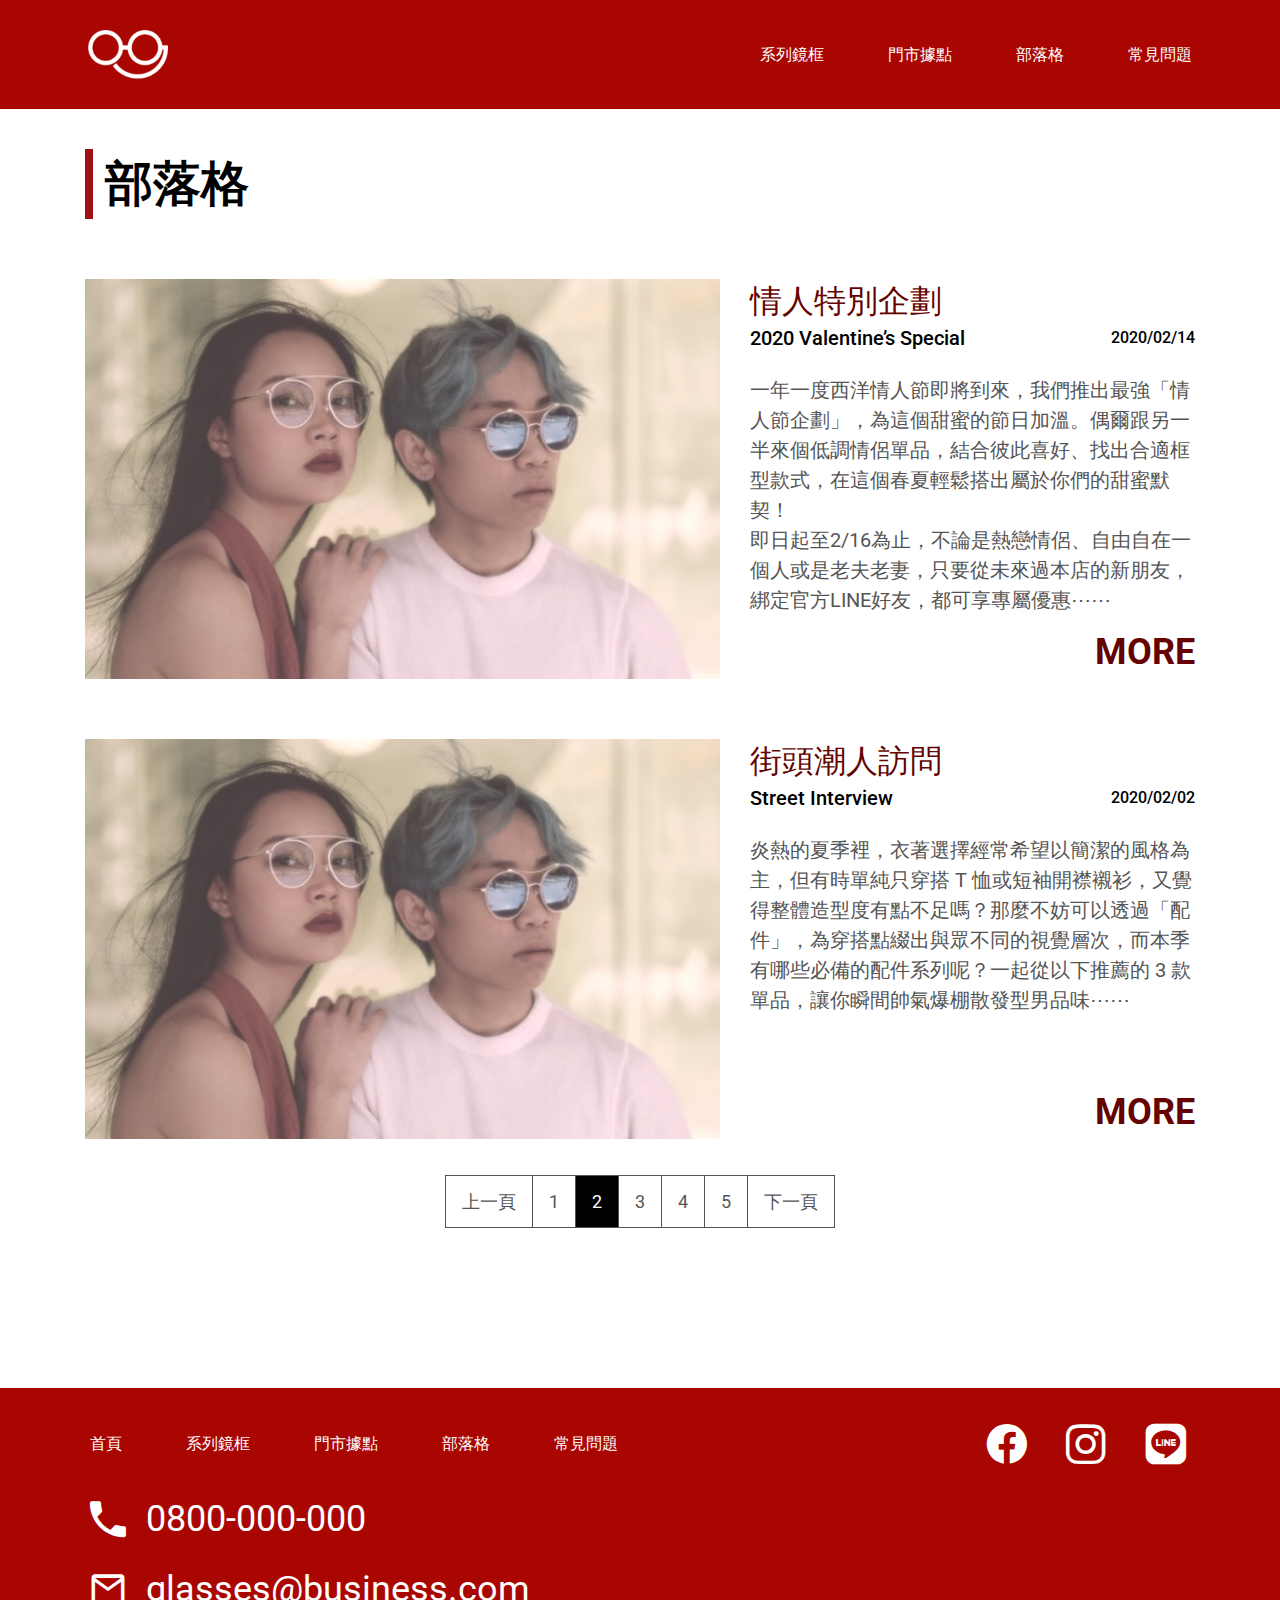
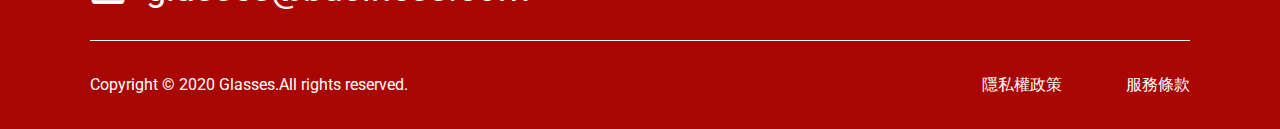
==== blog.html @ 7bb14e06 "[layout] blog layout pc" ====
<!DOCTYPE html>
<html lang="en">

<head>
  <meta charset="UTF-8">
  <meta
    http-equiv="X-UA-Compatible"
    content="IE=edge"
  >
  <meta
    name="viewport"
    content="width=device-width, initial-scale=1.0"
  >
  <link
    rel="preconnect"
    href="https://fonts.googleapis.com"
  >
  <link
    rel="preconnect"
    href="https://fonts.gstatic.com"
    crossorigin
  >
  <link
    href="https://fonts.googleapis.com/css2?family=Noto+Sans:wght@400;700&family=Roboto:wght@400;500&display=swap"
    rel="stylesheet"
  >
  <link
    rel="stylesheet"
    href="./css/app.css"
  >
  <link
    rel="stylesheet"
    href="./icomoon/style.css"
  >
</head>
<title>Glasses</title>
</head>

<body>
  <section class="header-sec">
    <h1 class="header-sec__logo-wrap">
      <a
        href="./index.html"
        class="header-sec__logo"
      >Glasses</a>
    </h1>
    <ul class="text-list has-border">
      <li class="text-list__item"><a
          href="./product-op.html"
          class="text"
        >
          系列鏡框
        </a>
      </li>
      <li class="text-list__item"><a
          href="./locations.html"
          class="text"
        >
          門市據點
        </a>
      </li>
      <li class="text-list__item"><a
          href="#"
          class="text"
        >
          部落格
        </a>
      </li>
      <li class="text-list__item"><a
          href="#"
          class="text"
        >
          常見問題
        </a>
      </li>
    </ul>
  </section>
  <section class="main blog">
    <h2 class="title-with-border">部落格</h2>
    <ul class="blog-list">
      <li class="blog-list__item">
        <a href="#">
          <div
            class="blog-list__item-img"
            style="background-image: url('./image/blog/blog-1.png');"
          ></div>
          <div class="blog-list__item-content">
            <h3 class="blog-list__item-title">情人特別企劃</h3>
            <p class="blog-list__item-subtitle">2020 Valentine’s Special<span
                class="date"
              >2020/02/14</span></p>
            <p class="blog-list__item-text">
              一年一度西洋情人節即將到來，我們推出最強「情人節企劃」，為這個甜蜜的節日加溫。偶爾跟另一半來個低調情侶單品，結合彼此喜好、找出合適框型款式，在這個春夏輕鬆搭出屬於你們的甜蜜默契！
              <br>即日起至2/16為止，不論是熱戀情侶、自由自在一個人或是老夫老妻，只要從未來過本店的新朋友，綁定官方LINE好友，都可享專屬優惠⋯⋯
            </p>
            <a
              class="text-button"
              href="#"
            >MORE</a>
          </div>
        </a>
      </li>
      <li class="blog-list__item">
        <a href="#">
          <div
            class="blog-list__item-img"
            style="background-image: url('./image/blog/blog-1.png');"
          ></div>
          <div class="blog-list__item-content">
            <div>
              <h3 class="blog-list__item-title">街頭潮人訪問</h3>
              <p class="blog-list__item-subtitle">Street Interview<span
                  class="date"
                >2020/02/02</span></p>
              <p class="blog-list__item-text">
                炎熱的夏季裡，衣著選擇經常希望以簡潔的風格為主，但有時單純只穿搭 T
                恤或短袖開襟襯衫，又覺得整體造型度有點不足嗎？那麼不妨可以透過「配件」，為穿搭點綴出與眾不同的視覺層次，而本季有哪些必備的配件系列呢？一起從以下推薦的
                3 款單品，讓你瞬間帥氣爆棚散發型男品味⋯⋯
              </p>
            </div>
            <a
              class="text-button"
              href="#"
            >MORE</a>
          </div>
        </a>
      </li>
    </ul>
    <div class="paginate-wrap">
      <ul class="paginate">
        <li><a
            href="#"
            class="paginate__item"
          >上一頁</a></li>
        <li><a
            href="#"
            class="paginate__item"
          >1</a></li>
        <li><a
            href="#"
            class="paginate__item active"
          >2</a></li>
        <li><a
            href="#"
            class="paginate__item"
          >3</a></li>
        <li><a
            href="#"
            class="paginate__item"
          >4</a></li>
        <li><a
            href="#"
            class="paginate__item"
          >5</a></li>
        <li><a
            href="#"
            class="paginate__item"
          >下一頁</a></li>
      </ul>
    </div>
  </section>
  <section class="footer-sec">
    <div class="container">
      <div class="footer-sec__content">
        <div class="footer-sec__content-list">
          <ul class="text-list">
            <li class="text-list__item"><a
                href="./index.html"
                class="text-sm"
              >
                首頁
              </a></li>
            <li class="text-list__item"><a
                href="./product-op.html"
                class="text-sm"
              >
                系列鏡框
              </a></li>
            <li class="text-list__item"><a
                href="./locations.html"
                class="text-sm"
              >
                門市據點
              </a></li>
            <li class="text-list__item"><a
                href="#"
                class="text-sm"
              >
                部落格
              </a></li>
            <li class="text-list__item"><a
                href="#"
                class="text-sm"
              >
                常見問題
              </a></li>
          </ul>
          <ul class="icon-list">
            <li class="icon-list__item">
              <a href="#">
                <i class="icon-fb"></i>
              </a>
            </li>
            <li class="icon-list__item">
              <a href="#">
                <i class="icon-ig"></i>
              </a>
            </li>
            <li class="icon-list__item">
              <a href="#">
                <i class="icon-line"></i>
              </a>
            </li>
          </ul>
        </div>
        <ul class="intro-list">
          <li class="intro-list__item">
            <i class="icon-phone"></i>
            <a href="tel:0800-000-000">
              0800-000-000
            </a>
          </li>
          <li class="intro-list__item">
            <i class="icon-mail"></i>
            <a href="mailto:lasses@business.com">glasses@business.com</a>
          </li>
        </ul>
      </div>
      <div class="footer-sec__copyright">
        <p class="footer-sec__copyright-text">Copyright © 2020
          Glasses.All rights reserved.</p>
        <ul class="text-list">
          <li class="text-list__item text-xs"><a href="#">隱私權政策</a></li>
          <li class="text-list__item text-xs"><a href="#">服務條款</a></li>
        </ul>
      </div>
    </div>
  </section>
</body>

</html>
---- css/app.css ----
﻿html,body,div,span,applet,object,iframe,h1,h2,h3,h4,h5,h6,p,blockquote,pre,a,abbr,acronym,address,big,cite,code,del,dfn,em,img,ins,kbd,q,s,samp,small,strike,strong,sub,sup,tt,var,b,u,i,center,dl,dt,dd,ol,ul,li,fieldset,form,label,legend,table,caption,tbody,tfoot,thead,tr,th,td,article,aside,canvas,details,embed,figure,figcaption,footer,header,hgroup,menu,nav,output,ruby,section,summary,time,mark,audio,video{margin:0;padding:0;border:0;font-size:100%;font:inherit;vertical-align:baseline}article,aside,details,figcaption,figure,footer,header,hgroup,menu,nav,section{display:block}body{line-height:1}ol,ul{list-style:none}blockquote,q{quotes:none}blockquote:before,blockquote:after,q:before,q:after{content:"";content:none}table{border-collapse:collapse;border-spacing:0}img{max-width:100%;height:auto}:root{--white: #ffffff;--gray-900: #111619;--gray: #dcdcdc;--gray-100: #f2f2f2;--gray-200: #00000020;--gray-300: #ced4da;--gray-400: #495057;--gray-500: #555555;--gray-600: #212529;--black: #000000;--red-500: #aa0601;--pink: #fbf2f2;--brown: #5f3e2d;--light-brown: #b75929;--red-700: #9f1213;--red-800: #650300}body{font-family:"Roboto","Noto Sans",sans-serif;line-height:1.5}a{display:block;text-decoration:none;color:var(--gray-900)}img{max-width:100%;height:auto}.container{margin:0 auto;max-width:1100px}@media screen and (max-width: 767px){.container{padding:0 15px}}.main{margin:0 auto;padding:80px 0 160px 0;max-width:1110px;min-height:40vh}@media screen and (max-width: 1199px){.main{max-width:100%;padding:56px 39px}}@media screen and (max-width: 767px){.main{padding:32px 15px 24px 15px}}.main.location{padding:96px 0 160px 0}@media screen and (max-width: 1199px){.main.location{max-width:100%;padding:60px 30px 96px 39px}}@media screen and (max-width: 767px){.main.location{padding:28px 15px 56px 15px}}.main.blog{padding:40px 0 160px 0}.header-sec{display:-webkit-box;display:-moz-box;display:-ms-flexbox;display:-webkit-flex;display:flex;-webkit-box-align:center;-moz-box-align:center;-ms-flex-align:center;-webkit-align-items:center;align-items:center;-webkit-justify-content:space-between;justify-content:space-between;flex-wrap:wrap;padding:30px 88px;background-color:var(--red-500)}@media screen and (max-width: 1199px){.header-sec{padding:30px 39px}}@media screen and (max-width: 767px){.header-sec{padding:0}}@media screen and (max-width: 767px){.header-sec .header-sec__logo-wrap{width:100%;padding:10px 0}}.header-sec .header-sec__logo{background-position:center center;background-size:cover;background-repeat:no-repeat;display:block;width:80px;height:49px;background-image:url("../image/logo.png");text-indent:101%;overflow:hidden;white-space:nowrap}@media screen and (max-width: 767px){.header-sec .header-sec__logo{margin:0 auto;width:48px;height:29px}}.footer-sec{padding:32px 39px;background-color:var(--red-500)}@media screen and (max-width: 767px){.footer-sec{padding:24px 0}}@media screen and (max-width: 767px){.footer-sec .footer-sec__content{display:-webkit-box;display:-moz-box;display:-ms-flexbox;display:-webkit-flex;display:flex;-webkit-box-align:flex-start;-moz-box-align:flex-start;-ms-flex-align:flex-start;-webkit-align-items:flex-start;align-items:flex-start;-webkit-justify-content:space-between;justify-content:space-between;flex-direction:row-reverse}}.footer-sec .footer-sec__content .footer-sec__content-list{display:-webkit-box;display:-moz-box;display:-ms-flexbox;display:-webkit-flex;display:flex;-webkit-justify-content:space-between;justify-content:space-between;-webkit-box-align:center;-moz-box-align:center;-ms-flex-align:center;-webkit-align-items:center;align-items:center}@media screen and (max-width: 767px){.footer-sec .footer-sec__content .footer-sec__content-list .text-list{display:none}}.footer-sec .footer-sec__content .intro-list{margin-top:24px}.footer-sec .footer-sec__content .intro-list:nth-child(1){margin-top:0}@media screen and (max-width: 767px){.footer-sec .footer-sec__content .intro-list{margin-top:0}}.footer-sec .footer-sec__copyright{display:-webkit-box;display:-moz-box;display:-ms-flexbox;display:-webkit-flex;display:flex;-webkit-box-align:center;-moz-box-align:center;-ms-flex-align:center;-webkit-align-items:center;align-items:center;-webkit-justify-content:space-between;justify-content:space-between;margin-top:24px;padding-top:32px;width:100%;border-top:1px solid var(--white)}.footer-sec .footer-sec__copyright:nth-child(1){margin-top:0}@media screen and (max-width: 1199px){.footer-sec .footer-sec__copyright{margin-top:20px}.footer-sec .footer-sec__copyright:nth-child(1){margin-top:0}}@media screen and (max-width: 767px){.footer-sec .footer-sec__copyright{-webkit-box-align:flex-start;-moz-box-align:flex-start;-ms-flex-align:flex-start;-webkit-align-items:flex-start;align-items:flex-start;flex-direction:column;padding-top:16px}.footer-sec .footer-sec__copyright .text-list{margin-top:8px;flex-wrap:wrap;width:100%}.footer-sec .footer-sec__copyright .text-list:nth-child(1){margin-top:0}.footer-sec .footer-sec__copyright .text-list .text-list__item{margin-top:8px;margin-left:0;width:100%}.footer-sec .footer-sec__copyright .text-list .text-list__item:nth-child(1){margin-top:0}}.footer-sec .footer-sec__copyright .footer-sec__copyright-text{font-size:1rem;color:var(--white)}@media screen and (max-width: 767px){.footer-sec .footer-sec__copyright .footer-sec__copyright-text{font-size:.875rem}}.icon-list{display:-webkit-box;display:-moz-box;display:-ms-flexbox;display:-webkit-flex;display:flex;-webkit-box-align:center;-moz-box-align:center;-ms-flex-align:center;-webkit-align-items:center;align-items:center}.icon-list .icon-list__item{margin-left:32px}.icon-list .icon-list__item:nth-child(1){margin-left:0}@media screen and (max-width: 1199px){.icon-list .icon-list__item{margin-left:24px}.icon-list .icon-list__item:nth-child(1){margin-left:0}}.icon-list .icon-list__item a{display:block;color:var(--white)}.icon-list .icon-list__item a i{font-size:3rem}@media screen and (max-width: 1199px){.icon-list .icon-list__item a i{font-size:1.5rem}}.text-list{display:-webkit-box;display:-moz-box;display:-ms-flexbox;display:-webkit-flex;display:flex;-webkit-box-align:center;-moz-box-align:center;-ms-flex-align:center;-webkit-align-items:center;align-items:center}@media screen and (max-width: 767px){.text-list.has-border{flex-wrap:wrap;width:100%}.text-list.has-border .text-list__item{margin-left:0px;width:50%;border:1px solid var(--white);box-sizing:border-box}.text-list.has-border .text-list__item:nth-child(1){margin-left:0}.text-list.has-border .text-list__item a{margin:0 auto;padding:8px;text-align:center}.text-list.has-border .text-list__item a:hover{color:var(--red-500);background-color:var(--white)}}.text-list .text-list__item{margin-left:64px}.text-list .text-list__item:nth-child(1){margin-left:0}@media screen and (max-width: 1199px){.text-list .text-list__item{margin-left:40px}.text-list .text-list__item:nth-child(1){margin-left:0}}.text-list .text-list__item a{display:block;color:var(--white)}.text-list .text-list__item a:hover{transition:all .3;-ms-transition:all .3;-moz-transition:all .3;-webkit-transition:all .3;color:var(--pink)}.intro-list .intro-list__item{display:-webkit-box;display:-moz-box;display:-ms-flexbox;display:-webkit-flex;display:flex;-webkit-box-align:center;-moz-box-align:center;-ms-flex-align:center;-webkit-align-items:center;align-items:center;margin-top:16px;font-size:2.25rem}.intro-list .intro-list__item:nth-child(1){margin-top:0}@media screen and (max-width: 1199px){.intro-list .intro-list__item{margin-top:12px;font-size:1.25rem}.intro-list .intro-list__item:nth-child(1){margin-top:0}}@media screen and (max-width: 1199px){.intro-list .intro-list__item{margin-top:6px;font-size:1rem}.intro-list .intro-list__item:nth-child(1){margin-top:0}}.intro-list .intro-list__item i{color:var(--white)}.intro-list .intro-list__item a{margin-left:20px;color:var(--white)}.intro-list .intro-list__item a:nth-child(1){margin-left:0}@media screen and (max-width: 767px){.intro-list .intro-list__item a{margin-left:6px}.intro-list .intro-list__item a:nth-child(1){margin-left:0}}.switch-tabs{display:-webkit-box;display:-moz-box;display:-ms-flexbox;display:-webkit-flex;display:flex;-webkit-justify-content:center;justify-content:center}.switch-tabs .switch-tabs__tab{transition:all .3s;-ms-transition:all .3s;-moz-transition:all .3s;-webkit-transition:all .3s;display:-webkit-box;display:-moz-box;display:-ms-flexbox;display:-webkit-flex;display:flex;-webkit-box-align:center;-moz-box-align:center;-ms-flex-align:center;-webkit-align-items:center;align-items:center;-webkit-justify-content:center;justify-content:center;position:relative;width:370px;height:96px;border:1px solid var(--gray);box-sizing:border-box;color:var(--gray-900)}.switch-tabs .switch-tabs__tab:after{position:absolute;z-index:2;content:"";display:block;bottom:0;left:0;width:0;height:8px;background-color:var(--red-500)}.switch-tabs .switch-tabs__tab:hover{color:var(--red-500)}.switch-tabs .switch-tabs__tab:hover:after{transition:all .3s;-ms-transition:all .3s;-moz-transition:all .3s;-webkit-transition:all .3s;width:100%}.switch-tabs .switch-tabs__tab.active:after{width:100%}@media screen and (max-width: 1199px){.switch-tabs .switch-tabs__tab{width:230px;height:60px}}@media screen and (max-width: 767px){.switch-tabs .switch-tabs__tab{width:115px;height:30px}.switch-tabs .switch-tabs__tab:after{height:4px}}.switch-tabs .switch-tabs__tab .switch-tabs__tab-icon{font-size:2.75rem}@media screen and (max-width: 1199px){.switch-tabs .switch-tabs__tab .switch-tabs__tab-icon{font-size:2rem}}@media screen and (max-width: 767px){.switch-tabs .switch-tabs__tab .switch-tabs__tab-icon{font-size:1rem}}.switch-tabs .switch-tabs__tab-text{margin-left:10px;font-size:2rem;font-weight:500}.switch-tabs .switch-tabs__tab-text:nth-child(1){margin-left:0}@media screen and (max-width: 1199px){.switch-tabs .switch-tabs__tab-text{font-size:1.5rem;line-height:1.33}}@media screen and (max-width: 767px){.switch-tabs .switch-tabs__tab-text{margin-left:2px;font-size:.875rem;line-height:1}.switch-tabs .switch-tabs__tab-text:nth-child(1){margin-left:0}}.multiple-banners{display:-webkit-box;display:-moz-box;display:-ms-flexbox;display:-webkit-flex;display:flex}.multiple-banners .multiple-banners__img{background-position:center center;background-size:cover;background-repeat:no-repeat;width:50%;height:304px}@media screen and (max-width: 767px){.multiple-banners .multiple-banners__img{height:148px}}.product-list{display:-webkit-box;display:-moz-box;display:-ms-flexbox;display:-webkit-flex;display:flex;flex-wrap:wrap;margin-left:-15px;margin-right:-15px}@media screen and (max-width: 767px){.product-list{margin-top:20px;margin-left:0px;margin-right:0px}.product-list:nth-child(1){margin-top:0}}.product-list.three-items .product-list__item{width:calc((100% - 90px) / 3)}@media screen and (max-width: 1199px){.product-list.three-items .product-list__item{width:calc((100% - 60px) / 2)}}@media screen and (max-width: 767px){.product-list.three-items .product-list__item{width:100%}}.product-list .product-list__item{margin:0 15px;padding:40px 0 60px 0;width:calc((100% - 120px) / 4)}@media screen and (max-width: 1199px){.product-list .product-list__item{padding:32px 0 40px 0;width:calc((100% - 60px) / 2)}}@media screen and (max-width: 767px){.product-list .product-list__item{width:100%;margin:0;padding:0 0 32px 0}}.product-list .product-list__item .product-list__item-img{width:100%}.product-list .product-list__item .product-list__item-intro{display:-webkit-box;display:-moz-box;display:-ms-flexbox;display:-webkit-flex;display:flex;-webkit-box-align:center;-moz-box-align:center;-ms-flex-align:center;-webkit-align-items:center;align-items:center;font-size:1.5rem;color:var(--gray-900)}@media screen and (max-width: 1199px){.product-list .product-list__item .product-list__item-intro{line-height:1.25}}@media screen and (max-width: 767px){.product-list .product-list__item .product-list__item-intro{font-size:1rem;line-height:1.875rem}}.product-list .product-list__item .product-list__item-intro .price{display:block;margin-left:auto;font-weight:500;color:var(--red-500)}.product-list .product-list__item .product-list__item-colors{display:-webkit-box;display:-moz-box;display:-ms-flexbox;display:-webkit-flex;display:flex}.product-list .product-list__item .product-list__item-colors .product-list__item-color{margin-left:8px;width:24px;height:24px;border-radius:4px}.product-list .product-list__item .product-list__item-colors .product-list__item-color:nth-child(1){margin-left:0}.product-list .product-list__item .product-list__item-colors .product-list__item-color.brown{background-color:var(--brown)}.product-list .product-list__item .product-list__item-colors .product-list__item-color.light-brown{background-color:var(--light-brown)}.paginate-wrap{margin-top:36px}.paginate-wrap:nth-child(1){margin-top:0}.paginate-wrap .paginate{display:-webkit-box;display:-moz-box;display:-ms-flexbox;display:-webkit-flex;display:flex;-webkit-justify-content:center;justify-content:center}.paginate-wrap .paginate li{border:1px solid var(--gray-500);border-left:none}.paginate-wrap .paginate li:first-child{border-left:1px solid var(--gray-500)}.paginate-wrap .paginate .paginate__item{padding:12px 16px;font-size:1.125rem;color:var(--gray-500)}.paginate-wrap .paginate .paginate__item:hover{background-color:var(--gray-100)}.paginate-wrap .paginate .paginate__item.active{color:var(--white);background-color:var(--black)}@media screen and (max-width: 767px){.paginate-wrap .paginate .paginate__item{font-size:1rem}}.page__title{text-align:center}.page__title h2{font-size:2rem;font-weight:500}@media screen and (max-width: 767px){.page__title h2{font-size:1.25rem;line-height:1.3}}.page__title h3{font-size:1.5rem}@media screen and (max-width: 767px){.page__title h3{font-size:1rem}}.title-with-border{display:-webkit-box;display:-moz-box;display:-ms-flexbox;display:-webkit-flex;display:flex;font-size:3rem;line-height:1.45;font-weight:bold;color:var(--black)}@media screen and (max-width: 767px){.title-with-border{font-size:1.75rem;line-height:1.42}}.title-with-border::before{margin-right:12px;content:"";display:block;width:8px;background-color:var(--red-700)}.title-with-border::before:last-child{margin-right:0}@media screen and (max-width: 1199px){.title-with-border::before{margin-right:14px;width:4px}.title-with-border::before:last-child{margin-right:0}}.select-dropdown-button{display:-webkit-box;display:-moz-box;display:-ms-flexbox;display:-webkit-flex;display:flex;-webkit-box-align:center;-moz-box-align:center;-ms-flex-align:center;-webkit-align-items:center;align-items:center;margin-top:60px}.select-dropdown-button:nth-child(1){margin-top:0}@media screen and (max-width: 1199px){.select-dropdown-button{margin-top:40px}.select-dropdown-button:nth-child(1){margin-top:0}}@media screen and (max-width: 767px){.select-dropdown-button{margin-top:24px}.select-dropdown-button:nth-child(1){margin-top:0}}.select-dropdown-button .select-dropdown-button__label{font-size:1.5rem;line-height:1.25;white-space:nowrap;color:var(--black)}@media screen and (max-width: 1199px){.select-dropdown-button .select-dropdown-button__label{font-size:1rem;line-height:1.875}}.select-dropdown-button .select-dropdown-button__content{margin-left:20px;padding:8px 13px 8px 19px;width:324px;height:45px;box-sizing:border-box;border:1px solid var(--gray-300);cursor:pointer}.select-dropdown-button .select-dropdown-button__content:nth-child(1){margin-left:0}@media screen and (max-width: 1199px){.select-dropdown-button .select-dropdown-button__content{width:237px}}@media screen and (max-width: 767px){.select-dropdown-button .select-dropdown-button__content{width:100%}}.select-dropdown-button .select-dropdown-button__content select{width:100%;height:100%;font-size:1.125rem;line-height:1.44;border:none;color:var(--gray-400)}.select-dropdown-button .select-dropdown-button__content select:focus{outline:0}@media screen and (max-width: 1199px){.select-dropdown-button .select-dropdown-button__content select{font-size:1rem}}.img-card-list{margin-top:16px;display:-webkit-box;display:-moz-box;display:-ms-flexbox;display:-webkit-flex;display:flex;flex-wrap:wrap;margin-left:-15px;margin-right:-15px;margin-bottom:-16px}.img-card-list:nth-child(1){margin-top:0}@media screen and (max-width: 1199px){.img-card-list{margin-top:14px;margin-bottom:-10px}.img-card-list:nth-child(1){margin-top:0}}@media screen and (max-width: 767px){.img-card-list{margin-top:12px;margin-left:-8px;margin-right:-8px;margin-bottom:-8px}.img-card-list:nth-child(1){margin-top:0}}.img-card-list .img-card{margin:16px 15px;width:calc((100% - 90px) / 3)}@media screen and (max-width: 1199px){.img-card-list .img-card{margin:10px 15px;width:calc((100% - 60px) / 2)}}@media screen and (max-width: 767px){.img-card-list .img-card{margin:8px;width:100%}}@media screen and (max-width: 1199px){.img-card.row-sm{display:-webkit-box;display:-moz-box;display:-ms-flexbox;display:-webkit-flex;display:flex;-webkit-box-align:center;-moz-box-align:center;-ms-flex-align:center;-webkit-align-items:center;align-items:center}.img-card.row-sm .img-card__img{width:calc((100% - 30px) / 2)}.img-card.row-sm .img-card__content{margin-left:30px;width:calc((100% - 30px) / 2)}.img-card.row-sm .img-card__content:nth-child(1){margin-left:0}}@media screen and (max-width: 767px){.img-card.column-xs{display:block}.img-card.column-xs .img-card__img{width:100%}.img-card.column-xs .img-card__content{margin-left:0;width:100%}}.img-card .img-card__img{background-position:center center;background-size:cover;background-repeat:no-repeat;width:100%;height:224px}@media screen and (max-width: 1199px){.img-card .img-card__img{height:164px}}.img-card .img-card__title{padding:12px 24px;font-size:1.5rem;font-weight:bold;color:var(--gray-600);border:1px solid #00000020}@media screen and (max-width: 1199px){.img-card .img-card__title{padding:8px 24px;font-size:1rem}}.button{padding:20px;font-size:1.25rem;line-height:1.4;text-align:center;color:var(--white);background-color:var(--black)}@media screen and (max-width: 1199px){.button{font-size:.875rem;line-height:1.5}}.content-list{padding:16px 24px;border:1px solid #00000020;font-size:1.25rem}@media screen and (max-width: 1199px){.content-list{padding:16px 24px}}.content-list .content-list__item{display:-webkit-box;display:-moz-box;display:-ms-flexbox;display:-webkit-flex;display:flex;margin-top:8px}.content-list .content-list__item:nth-child(1){margin-top:0}.content-list .content-list__item .content-list__item-text{margin-left:10px;position:relative;padding-left:35px;font-size:1.25rem;color:var(--gray-600)}.content-list .content-list__item .content-list__item-text:nth-child(1){margin-left:0}@media screen and (max-width: 1199px){.content-list .content-list__item .content-list__item-text{padding-left:25px;font-size:.875rem}}.content-list .content-list__item .content-list__item-text::before{content:"";position:absolute;left:0;padding-right:5px;font-family:"icomoon";font-size:1.25rem;color:var(--gray-600)}@media screen and (max-width: 1199px){.content-list .content-list__item .content-list__item-text::before{font-size:.875rem}}.content-list .content-list__item .content-list__item-text.phone::before{content:""}.content-list .content-list__item .content-list__item-text.time::before{content:""}.content-list .content-list__item .content-list__item-text.locale::before{content:""}.shop-location{display:-webkit-box;display:-moz-box;display:-ms-flexbox;display:-webkit-flex;display:flex;margin-top:32px}.shop-location:nth-child(1){margin-top:0}@media screen and (max-width: 1199px){.shop-location{flex-direction:column}}.shop-location .img-card{min-width:445px}@media screen and (max-width: 767px){.shop-location .img-card{min-width:100%}}.shop-location .shop-location__map{margin-left:30px;width:100%}.shop-location .shop-location__map:nth-child(1){margin-left:0}@media screen and (max-width: 1199px){.shop-location .shop-location__map{margin-top:32px;margin-left:0;min-height:422px}.shop-location .shop-location__map:nth-child(1){margin-top:0}}@media screen and (max-width: 767px){.shop-location .shop-location__map{margin-top:16px;min-height:211px}.shop-location .shop-location__map:nth-child(1){margin-top:0}}.question-list{margin-top:36px}.question-list:nth-child(1){margin-top:0}@media screen and (max-width: 1199px){.question-list{margin-top:32px}.question-list:nth-child(1){margin-top:0}}@media screen and (max-width: 767px){.question-list{margin-top:24px}.question-list:nth-child(1){margin-top:0}}.question-list .question-list__item{margin-top:32px}.question-list .question-list__item:nth-child(1){margin-top:0}@media screen and (max-width: 767px){.question-list .question-list__item{margin-top:20px}.question-list .question-list__item:nth-child(1){margin-top:0}}.question-list .question-list__item .question-list__item-title{font-size:1.25rem;line-height:1.2;font-weight:bold}.question-list .question-list__item .question-list__item-content{margin-top:16px;padding-left:95px;font-size:1rem}.question-list .question-list__item .question-list__item-content:nth-child(1){margin-top:0}@media screen and (max-width: 1199px){.question-list .question-list__item .question-list__item-content{padding-left:59px}}@media screen and (max-width: 767px){.question-list .question-list__item .question-list__item-content{margin-top:8px;padding-left:0}.question-list .question-list__item .question-list__item-content:nth-child(1){margin-top:0}}.subtitle{margin-top:40px;font-size:2rem;line-height:2;font-weight:bold}.subtitle:nth-child(1){margin-top:0}@media screen and (max-width: 767px){.subtitle{margin-top:24px;font-size:1.25rem;line-height:1.5;font-weight:normal}.subtitle:nth-child(1){margin-top:0}}.blog-list{margin-top:60px}.blog-list:nth-child(1){margin-top:0}.blog-list .blog-list__item{display:-webkit-box;display:-moz-box;display:-ms-flexbox;display:-webkit-flex;display:flex;margin-top:60px}.blog-list .blog-list__item:nth-child(1){margin-top:0}.blog-list .blog-list__item .blog-list__item-img{background-position:center center;background-size:cover;background-repeat:no-repeat;width:635px;height:400px}.blog-list .blog-list__item .blog-list__item-content{margin-left:30px;display:-webkit-box;display:-moz-box;display:-ms-flexbox;display:-webkit-flex;display:flex;-webkit-justify-content:space-between;justify-content:space-between;flex-direction:column}.blog-list .blog-list__item .blog-list__item-content:nth-child(1){margin-left:0}.blog-list .blog-list__item .blog-list__item-content .blog-list__item-title{font-size:2rem;line-height:1.4;color:var(--red-800)}.blog-list .blog-list__item .blog-list__item-content .blog-list__item-subtitle{margin-top:2px;display:-webkit-box;display:-moz-box;display:-ms-flexbox;display:-webkit-flex;display:flex;-webkit-box-align:center;-moz-box-align:center;-ms-flex-align:center;-webkit-align-items:center;align-items:center;-webkit-justify-content:space-between;justify-content:space-between;font-size:1.25rem;line-height:1.3;font-weight:500;vertical-align:middle;color:var(--black)}.blog-list .blog-list__item .blog-list__item-content .blog-list__item-subtitle:nth-child(1){margin-top:0}.blog-list .blog-list__item .blog-list__item-content .blog-list__item-subtitle .date{display:block;font-size:1rem}.blog-list .blog-list__item .blog-list__item-content .blog-list__item-text{margin-top:24px;font-size:1.25rem;color:var(--gray-500)}.blog-list .blog-list__item .blog-list__item-content .blog-list__item-text:nth-child(1){margin-top:0}.text-button{transition:all .3s;-ms-transition:all .3s;-moz-transition:all .3s;-webkit-transition:all .3s;margin-top:auto;font-size:2.25rem;font-weight:bold;text-align:right;color:var(--red-800)}.text-button:hover{color:var(--light-brown)}.mt-12{margin-top:48px}.mt-12:nth-child(1){margin-top:0}.mt-10{margin-top:40px}.mt-10:nth-child(1){margin-top:0}.mt-8{margin-top:32px}.mt-8:nth-child(1){margin-top:0}.mt-6{margin-top:24px}.mt-6:nth-child(1){margin-top:0}.mt-5{margin-top:20px}.mt-5:nth-child(1){margin-top:0}.mt-4{margin-top:20px}.mt-4:nth-child(1){margin-top:0}.mt-2{margin-top:8px}.mt-2:nth-child(1){margin-top:0}.mt-1{margin-top:4px}.mt-1:nth-child(1){margin-top:0}/*# sourceMappingURL=app.css.map */
---- icomoon/style.css ----
@font-face {
  font-family: 'icomoon';
  src: url('fonts/icomoon.eot?sgxve7');
  src: url('fonts/icomoon.eot?sgxve7#iefix') format('embedded-opentype'),
    url('fonts/icomoon.ttf?sgxve7') format('truetype'),
    url('fonts/icomoon.woff?sgxve7') format('woff'),
    url('fonts/icomoon.svg?sgxve7#icomoon') format('svg');
  font-weight: normal;
  font-style: normal;
  font-display: block;
}

[class^='icon-'],
[class*=' icon-'] {
  /* use !important to prevent issues with browser extensions that change fonts */
  font-family: 'icomoon' !important;
  speak: never;
  font-style: normal;
  font-weight: normal;
  font-variant: normal;
  text-transform: none;
  line-height: 1;

  /* Better Font Rendering =========== */
  -webkit-font-smoothing: antialiased;
  -moz-osx-font-smoothing: grayscale;
}

.icon-arrow:before {
  content: '\e900';
}
.icon-clock-black:before {
  content: '\e901';
}
.icon-clock:before {
  content: '\e902';
}
.icon-diamond-black:before {
  content: '\e903';
}
.icon-dollar:before {
  content: '\e904';
}
.icon-fb:before {
  content: '\e905';
}
.icon-forward:before {
  content: '\e906';
}
.icon-glasses:before {
  content: '\e907';
}
.icon-heart:before {
  content: '\e908';
}
.icon-help:before {
  content: '\e909';
}
.icon-ig:before {
  content: '\e90a';
}
.icon-line:before {
  content: '\e90b';
}
.icon-location:before {
  content: '\e90c';
}
.icon-mail:before {
  content: '\e90d';
}
.icon-map:before {
  content: '\e90e';
}
.icon-menu:before {
  content: '\e90f';
}
.icon-phone-black:before {
  content: '\e910';
}
.icon-phone:before {
  content: '\e911';
}
.icon-redo:before {
  content: '\e912';
}
.icon-search:before {
  content: '\e913';
}
.icon-sun-black:before {
  content: '\e914';
}
.icon-tag:before {
  content: '\e915';
}
.icon-thunder-black:before {
  content: '\e916';
}
.icon-undo:before {
  content: '\e917';
}
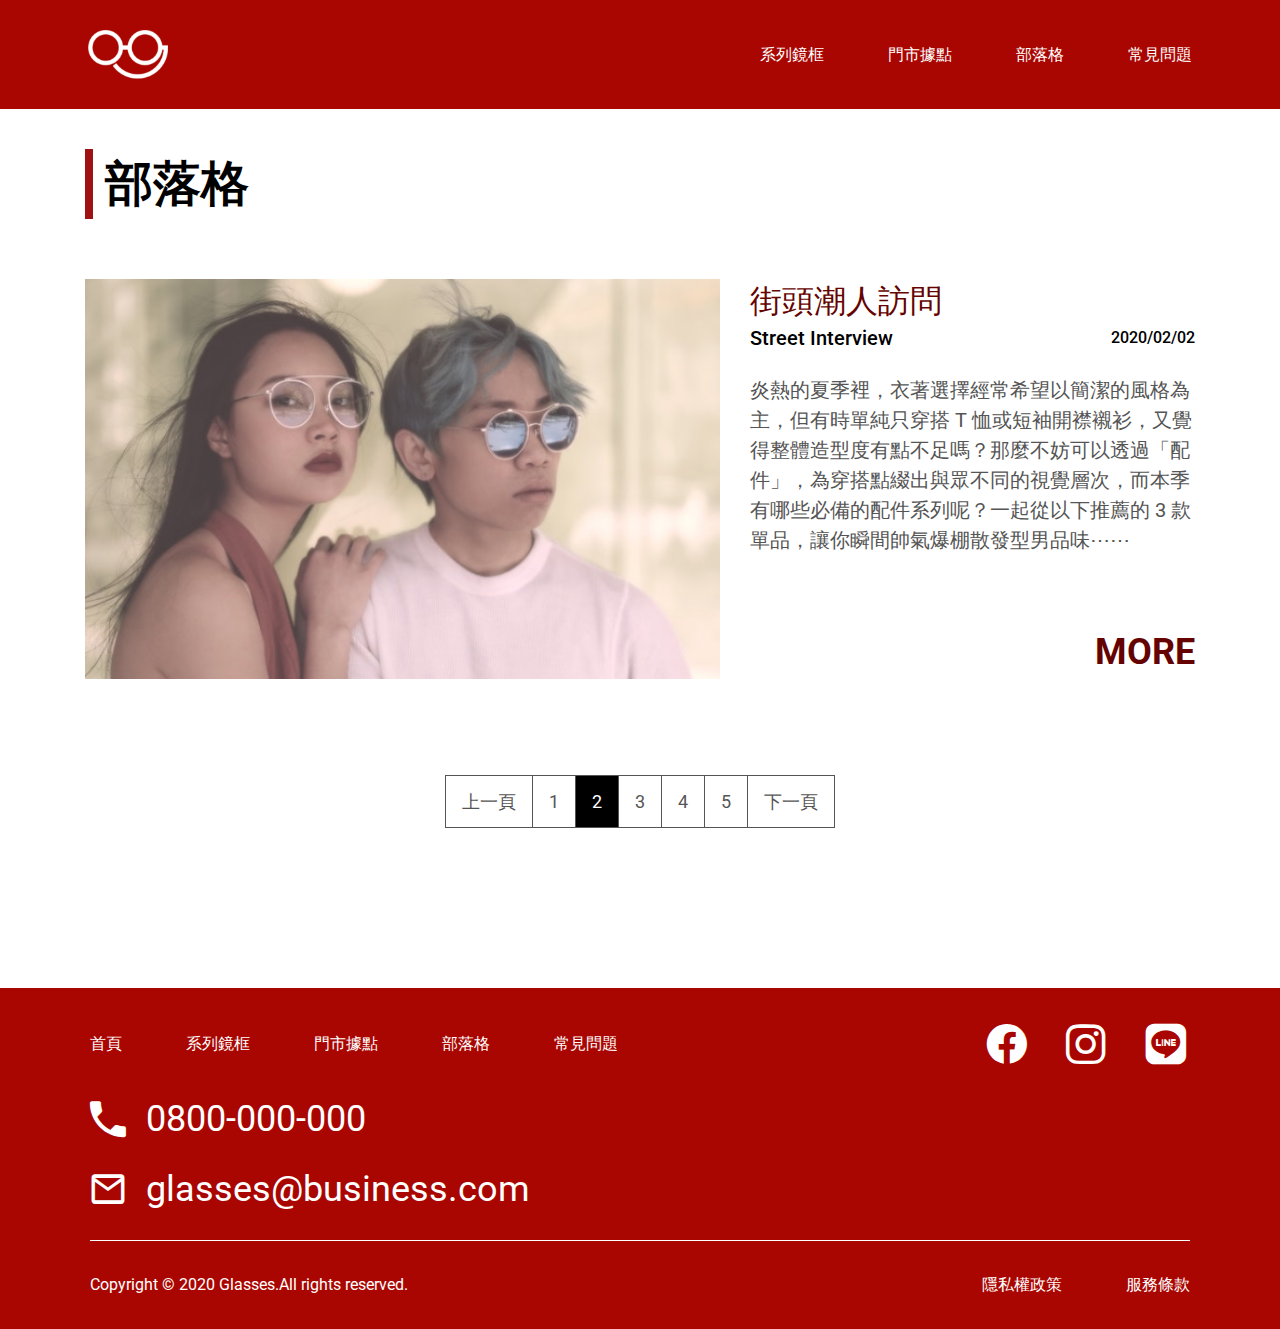
==== commit df3ba2d5: "[layout] blog layout" ====
--- a/blog.html
+++ b/blog.html
@@ -78,28 +78,6 @@
   <section class="main blog">
     <h2 class="title-with-border">部落格</h2>
     <ul class="blog-list">
-      <li class="blog-list__item">
-        <a href="#">
-          <div
-            class="blog-list__item-img"
-            style="background-image: url('./image/blog/blog-1.png');"
-          ></div>
-          <div class="blog-list__item-content">
-            <h3 class="blog-list__item-title">情人特別企劃</h3>
-            <p class="blog-list__item-subtitle">2020 Valentine’s Special<span
-                class="date"
-              >2020/02/14</span></p>
-            <p class="blog-list__item-text">
-              一年一度西洋情人節即將到來，我們推出最強「情人節企劃」，為這個甜蜜的節日加溫。偶爾跟另一半來個低調情侶單品，結合彼此喜好、找出合適框型款式，在這個春夏輕鬆搭出屬於你們的甜蜜默契！
-              <br>即日起至2/16為止，不論是熱戀情侶、自由自在一個人或是老夫老妻，只要從未來過本店的新朋友，綁定官方LINE好友，都可享專屬優惠⋯⋯
-            </p>
-            <a
-              class="text-button"
-              href="#"
-            >MORE</a>
-          </div>
-        </a>
-      </li>
       <li class="blog-list__item">
         <a href="#">
           <div
@@ -126,11 +104,11 @@
         </a>
       </li>
     </ul>
-    <div class="paginate-wrap">
+    <div class="paginate-wrap mt-lg-24 mt-xs-10">
       <ul class="paginate">
         <li><a
             href="#"
-            class="paginate__item"
+            class="paginate__item ctrl-btn"
           >上一頁</a></li>
         <li><a
             href="#"
@@ -154,7 +132,7 @@
           >5</a></li>
         <li><a
             href="#"
-            class="paginate__item"
+            class="paginate__item ctrl-btn"
           >下一頁</a></li>
       </ul>
     </div>
--- a/css/app.css
+++ b/css/app.css
@@ -1 +1 @@
-﻿html,body,div,span,applet,object,iframe,h1,h2,h3,h4,h5,h6,p,blockquote,pre,a,abbr,acronym,address,big,cite,code,del,dfn,em,img,ins,kbd,q,s,samp,small,strike,strong,sub,sup,tt,var,b,u,i,center,dl,dt,dd,ol,ul,li,fieldset,form,label,legend,table,caption,tbody,tfoot,thead,tr,th,td,article,aside,canvas,details,embed,figure,figcaption,footer,header,hgroup,menu,nav,output,ruby,section,summary,time,mark,audio,video{margin:0;padding:0;border:0;font-size:100%;font:inherit;vertical-align:baseline}article,aside,details,figcaption,figure,footer,header,hgroup,menu,nav,section{display:block}body{line-height:1}ol,ul{list-style:none}blockquote,q{quotes:none}blockquote:before,blockquote:after,q:before,q:after{content:"";content:none}table{border-collapse:collapse;border-spacing:0}img{max-width:100%;height:auto}:root{--white: #ffffff;--gray-900: #111619;--gray: #dcdcdc;--gray-100: #f2f2f2;--gray-200: #00000020;--gray-300: #ced4da;--gray-400: #495057;--gray-500: #555555;--gray-600: #212529;--black: #000000;--red-500: #aa0601;--pink: #fbf2f2;--brown: #5f3e2d;--light-brown: #b75929;--red-700: #9f1213;--red-800: #650300}body{font-family:"Roboto","Noto Sans",sans-serif;line-height:1.5}a{display:block;text-decoration:none;color:var(--gray-900)}img{max-width:100%;height:auto}.container{margin:0 auto;max-width:1100px}@media screen and (max-width: 767px){.container{padding:0 15px}}.main{margin:0 auto;padding:80px 0 160px 0;max-width:1110px;min-height:40vh}@media screen and (max-width: 1199px){.main{max-width:100%;padding:56px 39px}}@media screen and (max-width: 767px){.main{padding:32px 15px 24px 15px}}.main.location{padding:96px 0 160px 0}@media screen and (max-width: 1199px){.main.location{max-width:100%;padding:60px 30px 96px 39px}}@media screen and (max-width: 767px){.main.location{padding:28px 15px 56px 15px}}.main.blog{padding:40px 0 160px 0}.header-sec{display:-webkit-box;display:-moz-box;display:-ms-flexbox;display:-webkit-flex;display:flex;-webkit-box-align:center;-moz-box-align:center;-ms-flex-align:center;-webkit-align-items:center;align-items:center;-webkit-justify-content:space-between;justify-content:space-between;flex-wrap:wrap;padding:30px 88px;background-color:var(--red-500)}@media screen and (max-width: 1199px){.header-sec{padding:30px 39px}}@media screen and (max-width: 767px){.header-sec{padding:0}}@media screen and (max-width: 767px){.header-sec .header-sec__logo-wrap{width:100%;padding:10px 0}}.header-sec .header-sec__logo{background-position:center center;background-size:cover;background-repeat:no-repeat;display:block;width:80px;height:49px;background-image:url("../image/logo.png");text-indent:101%;overflow:hidden;white-space:nowrap}@media screen and (max-width: 767px){.header-sec .header-sec__logo{margin:0 auto;width:48px;height:29px}}.footer-sec{padding:32px 39px;background-color:var(--red-500)}@media screen and (max-width: 767px){.footer-sec{padding:24px 0}}@media screen and (max-width: 767px){.footer-sec .footer-sec__content{display:-webkit-box;display:-moz-box;display:-ms-flexbox;display:-webkit-flex;display:flex;-webkit-box-align:flex-start;-moz-box-align:flex-start;-ms-flex-align:flex-start;-webkit-align-items:flex-start;align-items:flex-start;-webkit-justify-content:space-between;justify-content:space-between;flex-direction:row-reverse}}.footer-sec .footer-sec__content .footer-sec__content-list{display:-webkit-box;display:-moz-box;display:-ms-flexbox;display:-webkit-flex;display:flex;-webkit-justify-content:space-between;justify-content:space-between;-webkit-box-align:center;-moz-box-align:center;-ms-flex-align:center;-webkit-align-items:center;align-items:center}@media screen and (max-width: 767px){.footer-sec .footer-sec__content .footer-sec__content-list .text-list{display:none}}.footer-sec .footer-sec__content .intro-list{margin-top:24px}.footer-sec .footer-sec__content .intro-list:nth-child(1){margin-top:0}@media screen and (max-width: 767px){.footer-sec .footer-sec__content .intro-list{margin-top:0}}.footer-sec .footer-sec__copyright{display:-webkit-box;display:-moz-box;display:-ms-flexbox;display:-webkit-flex;display:flex;-webkit-box-align:center;-moz-box-align:center;-ms-flex-align:center;-webkit-align-items:center;align-items:center;-webkit-justify-content:space-between;justify-content:space-between;margin-top:24px;padding-top:32px;width:100%;border-top:1px solid var(--white)}.footer-sec .footer-sec__copyright:nth-child(1){margin-top:0}@media screen and (max-width: 1199px){.footer-sec .footer-sec__copyright{margin-top:20px}.footer-sec .footer-sec__copyright:nth-child(1){margin-top:0}}@media screen and (max-width: 767px){.footer-sec .footer-sec__copyright{-webkit-box-align:flex-start;-moz-box-align:flex-start;-ms-flex-align:flex-start;-webkit-align-items:flex-start;align-items:flex-start;flex-direction:column;padding-top:16px}.footer-sec .footer-sec__copyright .text-list{margin-top:8px;flex-wrap:wrap;width:100%}.footer-sec .footer-sec__copyright .text-list:nth-child(1){margin-top:0}.footer-sec .footer-sec__copyright .text-list .text-list__item{margin-top:8px;margin-left:0;width:100%}.footer-sec .footer-sec__copyright .text-list .text-list__item:nth-child(1){margin-top:0}}.footer-sec .footer-sec__copyright .footer-sec__copyright-text{font-size:1rem;color:var(--white)}@media screen and (max-width: 767px){.footer-sec .footer-sec__copyright .footer-sec__copyright-text{font-size:.875rem}}.icon-list{display:-webkit-box;display:-moz-box;display:-ms-flexbox;display:-webkit-flex;display:flex;-webkit-box-align:center;-moz-box-align:center;-ms-flex-align:center;-webkit-align-items:center;align-items:center}.icon-list .icon-list__item{margin-left:32px}.icon-list .icon-list__item:nth-child(1){margin-left:0}@media screen and (max-width: 1199px){.icon-list .icon-list__item{margin-left:24px}.icon-list .icon-list__item:nth-child(1){margin-left:0}}.icon-list .icon-list__item a{display:block;color:var(--white)}.icon-list .icon-list__item a i{font-size:3rem}@media screen and (max-width: 1199px){.icon-list .icon-list__item a i{font-size:1.5rem}}.text-list{display:-webkit-box;display:-moz-box;display:-ms-flexbox;display:-webkit-flex;display:flex;-webkit-box-align:center;-moz-box-align:center;-ms-flex-align:center;-webkit-align-items:center;align-items:center}@media screen and (max-width: 767px){.text-list.has-border{flex-wrap:wrap;width:100%}.text-list.has-border .text-list__item{margin-left:0px;width:50%;border:1px solid var(--white);box-sizing:border-box}.text-list.has-border .text-list__item:nth-child(1){margin-left:0}.text-list.has-border .text-list__item a{margin:0 auto;padding:8px;text-align:center}.text-list.has-border .text-list__item a:hover{color:var(--red-500);background-color:var(--white)}}.text-list .text-list__item{margin-left:64px}.text-list .text-list__item:nth-child(1){margin-left:0}@media screen and (max-width: 1199px){.text-list .text-list__item{margin-left:40px}.text-list .text-list__item:nth-child(1){margin-left:0}}.text-list .text-list__item a{display:block;color:var(--white)}.text-list .text-list__item a:hover{transition:all .3;-ms-transition:all .3;-moz-transition:all .3;-webkit-transition:all .3;color:var(--pink)}.intro-list .intro-list__item{display:-webkit-box;display:-moz-box;display:-ms-flexbox;display:-webkit-flex;display:flex;-webkit-box-align:center;-moz-box-align:center;-ms-flex-align:center;-webkit-align-items:center;align-items:center;margin-top:16px;font-size:2.25rem}.intro-list .intro-list__item:nth-child(1){margin-top:0}@media screen and (max-width: 1199px){.intro-list .intro-list__item{margin-top:12px;font-size:1.25rem}.intro-list .intro-list__item:nth-child(1){margin-top:0}}@media screen and (max-width: 1199px){.intro-list .intro-list__item{margin-top:6px;font-size:1rem}.intro-list .intro-list__item:nth-child(1){margin-top:0}}.intro-list .intro-list__item i{color:var(--white)}.intro-list .intro-list__item a{margin-left:20px;color:var(--white)}.intro-list .intro-list__item a:nth-child(1){margin-left:0}@media screen and (max-width: 767px){.intro-list .intro-list__item a{margin-left:6px}.intro-list .intro-list__item a:nth-child(1){margin-left:0}}.switch-tabs{display:-webkit-box;display:-moz-box;display:-ms-flexbox;display:-webkit-flex;display:flex;-webkit-justify-content:center;justify-content:center}.switch-tabs .switch-tabs__tab{transition:all .3s;-ms-transition:all .3s;-moz-transition:all .3s;-webkit-transition:all .3s;display:-webkit-box;display:-moz-box;display:-ms-flexbox;display:-webkit-flex;display:flex;-webkit-box-align:center;-moz-box-align:center;-ms-flex-align:center;-webkit-align-items:center;align-items:center;-webkit-justify-content:center;justify-content:center;position:relative;width:370px;height:96px;border:1px solid var(--gray);box-sizing:border-box;color:var(--gray-900)}.switch-tabs .switch-tabs__tab:after{position:absolute;z-index:2;content:"";display:block;bottom:0;left:0;width:0;height:8px;background-color:var(--red-500)}.switch-tabs .switch-tabs__tab:hover{color:var(--red-500)}.switch-tabs .switch-tabs__tab:hover:after{transition:all .3s;-ms-transition:all .3s;-moz-transition:all .3s;-webkit-transition:all .3s;width:100%}.switch-tabs .switch-tabs__tab.active:after{width:100%}@media screen and (max-width: 1199px){.switch-tabs .switch-tabs__tab{width:230px;height:60px}}@media screen and (max-width: 767px){.switch-tabs .switch-tabs__tab{width:115px;height:30px}.switch-tabs .switch-tabs__tab:after{height:4px}}.switch-tabs .switch-tabs__tab .switch-tabs__tab-icon{font-size:2.75rem}@media screen and (max-width: 1199px){.switch-tabs .switch-tabs__tab .switch-tabs__tab-icon{font-size:2rem}}@media screen and (max-width: 767px){.switch-tabs .switch-tabs__tab .switch-tabs__tab-icon{font-size:1rem}}.switch-tabs .switch-tabs__tab-text{margin-left:10px;font-size:2rem;font-weight:500}.switch-tabs .switch-tabs__tab-text:nth-child(1){margin-left:0}@media screen and (max-width: 1199px){.switch-tabs .switch-tabs__tab-text{font-size:1.5rem;line-height:1.33}}@media screen and (max-width: 767px){.switch-tabs .switch-tabs__tab-text{margin-left:2px;font-size:.875rem;line-height:1}.switch-tabs .switch-tabs__tab-text:nth-child(1){margin-left:0}}.multiple-banners{display:-webkit-box;display:-moz-box;display:-ms-flexbox;display:-webkit-flex;display:flex}.multiple-banners .multiple-banners__img{background-position:center center;background-size:cover;background-repeat:no-repeat;width:50%;height:304px}@media screen and (max-width: 767px){.multiple-banners .multiple-banners__img{height:148px}}.product-list{display:-webkit-box;display:-moz-box;display:-ms-flexbox;display:-webkit-flex;display:flex;flex-wrap:wrap;margin-left:-15px;margin-right:-15px}@media screen and (max-width: 767px){.product-list{margin-top:20px;margin-left:0px;margin-right:0px}.product-list:nth-child(1){margin-top:0}}.product-list.three-items .product-list__item{width:calc((100% - 90px) / 3)}@media screen and (max-width: 1199px){.product-list.three-items .product-list__item{width:calc((100% - 60px) / 2)}}@media screen and (max-width: 767px){.product-list.three-items .product-list__item{width:100%}}.product-list .product-list__item{margin:0 15px;padding:40px 0 60px 0;width:calc((100% - 120px) / 4)}@media screen and (max-width: 1199px){.product-list .product-list__item{padding:32px 0 40px 0;width:calc((100% - 60px) / 2)}}@media screen and (max-width: 767px){.product-list .product-list__item{width:100%;margin:0;padding:0 0 32px 0}}.product-list .product-list__item .product-list__item-img{width:100%}.product-list .product-list__item .product-list__item-intro{display:-webkit-box;display:-moz-box;display:-ms-flexbox;display:-webkit-flex;display:flex;-webkit-box-align:center;-moz-box-align:center;-ms-flex-align:center;-webkit-align-items:center;align-items:center;font-size:1.5rem;color:var(--gray-900)}@media screen and (max-width: 1199px){.product-list .product-list__item .product-list__item-intro{line-height:1.25}}@media screen and (max-width: 767px){.product-list .product-list__item .product-list__item-intro{font-size:1rem;line-height:1.875rem}}.product-list .product-list__item .product-list__item-intro .price{display:block;margin-left:auto;font-weight:500;color:var(--red-500)}.product-list .product-list__item .product-list__item-colors{display:-webkit-box;display:-moz-box;display:-ms-flexbox;display:-webkit-flex;display:flex}.product-list .product-list__item .product-list__item-colors .product-list__item-color{margin-left:8px;width:24px;height:24px;border-radius:4px}.product-list .product-list__item .product-list__item-colors .product-list__item-color:nth-child(1){margin-left:0}.product-list .product-list__item .product-list__item-colors .product-list__item-color.brown{background-color:var(--brown)}.product-list .product-list__item .product-list__item-colors .product-list__item-color.light-brown{background-color:var(--light-brown)}.paginate-wrap{margin-top:36px}.paginate-wrap:nth-child(1){margin-top:0}.paginate-wrap .paginate{display:-webkit-box;display:-moz-box;display:-ms-flexbox;display:-webkit-flex;display:flex;-webkit-justify-content:center;justify-content:center}.paginate-wrap .paginate li{border:1px solid var(--gray-500);border-left:none}.paginate-wrap .paginate li:first-child{border-left:1px solid var(--gray-500)}.paginate-wrap .paginate .paginate__item{padding:12px 16px;font-size:1.125rem;color:var(--gray-500)}.paginate-wrap .paginate .paginate__item:hover{background-color:var(--gray-100)}.paginate-wrap .paginate .paginate__item.active{color:var(--white);background-color:var(--black)}@media screen and (max-width: 767px){.paginate-wrap .paginate .paginate__item{font-size:1rem}}.page__title{text-align:center}.page__title h2{font-size:2rem;font-weight:500}@media screen and (max-width: 767px){.page__title h2{font-size:1.25rem;line-height:1.3}}.page__title h3{font-size:1.5rem}@media screen and (max-width: 767px){.page__title h3{font-size:1rem}}.title-with-border{display:-webkit-box;display:-moz-box;display:-ms-flexbox;display:-webkit-flex;display:flex;font-size:3rem;line-height:1.45;font-weight:bold;color:var(--black)}@media screen and (max-width: 767px){.title-with-border{font-size:1.75rem;line-height:1.42}}.title-with-border::before{margin-right:12px;content:"";display:block;width:8px;background-color:var(--red-700)}.title-with-border::before:last-child{margin-right:0}@media screen and (max-width: 1199px){.title-with-border::before{margin-right:14px;width:4px}.title-with-border::before:last-child{margin-right:0}}.select-dropdown-button{display:-webkit-box;display:-moz-box;display:-ms-flexbox;display:-webkit-flex;display:flex;-webkit-box-align:center;-moz-box-align:center;-ms-flex-align:center;-webkit-align-items:center;align-items:center;margin-top:60px}.select-dropdown-button:nth-child(1){margin-top:0}@media screen and (max-width: 1199px){.select-dropdown-button{margin-top:40px}.select-dropdown-button:nth-child(1){margin-top:0}}@media screen and (max-width: 767px){.select-dropdown-button{margin-top:24px}.select-dropdown-button:nth-child(1){margin-top:0}}.select-dropdown-button .select-dropdown-button__label{font-size:1.5rem;line-height:1.25;white-space:nowrap;color:var(--black)}@media screen and (max-width: 1199px){.select-dropdown-button .select-dropdown-button__label{font-size:1rem;line-height:1.875}}.select-dropdown-button .select-dropdown-button__content{margin-left:20px;padding:8px 13px 8px 19px;width:324px;height:45px;box-sizing:border-box;border:1px solid var(--gray-300);cursor:pointer}.select-dropdown-button .select-dropdown-button__content:nth-child(1){margin-left:0}@media screen and (max-width: 1199px){.select-dropdown-button .select-dropdown-button__content{width:237px}}@media screen and (max-width: 767px){.select-dropdown-button .select-dropdown-button__content{width:100%}}.select-dropdown-button .select-dropdown-button__content select{width:100%;height:100%;font-size:1.125rem;line-height:1.44;border:none;color:var(--gray-400)}.select-dropdown-button .select-dropdown-button__content select:focus{outline:0}@media screen and (max-width: 1199px){.select-dropdown-button .select-dropdown-button__content select{font-size:1rem}}.img-card-list{margin-top:16px;display:-webkit-box;display:-moz-box;display:-ms-flexbox;display:-webkit-flex;display:flex;flex-wrap:wrap;margin-left:-15px;margin-right:-15px;margin-bottom:-16px}.img-card-list:nth-child(1){margin-top:0}@media screen and (max-width: 1199px){.img-card-list{margin-top:14px;margin-bottom:-10px}.img-card-list:nth-child(1){margin-top:0}}@media screen and (max-width: 767px){.img-card-list{margin-top:12px;margin-left:-8px;margin-right:-8px;margin-bottom:-8px}.img-card-list:nth-child(1){margin-top:0}}.img-card-list .img-card{margin:16px 15px;width:calc((100% - 90px) / 3)}@media screen and (max-width: 1199px){.img-card-list .img-card{margin:10px 15px;width:calc((100% - 60px) / 2)}}@media screen and (max-width: 767px){.img-card-list .img-card{margin:8px;width:100%}}@media screen and (max-width: 1199px){.img-card.row-sm{display:-webkit-box;display:-moz-box;display:-ms-flexbox;display:-webkit-flex;display:flex;-webkit-box-align:center;-moz-box-align:center;-ms-flex-align:center;-webkit-align-items:center;align-items:center}.img-card.row-sm .img-card__img{width:calc((100% - 30px) / 2)}.img-card.row-sm .img-card__content{margin-left:30px;width:calc((100% - 30px) / 2)}.img-card.row-sm .img-card__content:nth-child(1){margin-left:0}}@media screen and (max-width: 767px){.img-card.column-xs{display:block}.img-card.column-xs .img-card__img{width:100%}.img-card.column-xs .img-card__content{margin-left:0;width:100%}}.img-card .img-card__img{background-position:center center;background-size:cover;background-repeat:no-repeat;width:100%;height:224px}@media screen and (max-width: 1199px){.img-card .img-card__img{height:164px}}.img-card .img-card__title{padding:12px 24px;font-size:1.5rem;font-weight:bold;color:var(--gray-600);border:1px solid #00000020}@media screen and (max-width: 1199px){.img-card .img-card__title{padding:8px 24px;font-size:1rem}}.button{padding:20px;font-size:1.25rem;line-height:1.4;text-align:center;color:var(--white);background-color:var(--black)}@media screen and (max-width: 1199px){.button{font-size:.875rem;line-height:1.5}}.content-list{padding:16px 24px;border:1px solid #00000020;font-size:1.25rem}@media screen and (max-width: 1199px){.content-list{padding:16px 24px}}.content-list .content-list__item{display:-webkit-box;display:-moz-box;display:-ms-flexbox;display:-webkit-flex;display:flex;margin-top:8px}.content-list .content-list__item:nth-child(1){margin-top:0}.content-list .content-list__item .content-list__item-text{margin-left:10px;position:relative;padding-left:35px;font-size:1.25rem;color:var(--gray-600)}.content-list .content-list__item .content-list__item-text:nth-child(1){margin-left:0}@media screen and (max-width: 1199px){.content-list .content-list__item .content-list__item-text{padding-left:25px;font-size:.875rem}}.content-list .content-list__item .content-list__item-text::before{content:"";position:absolute;left:0;padding-right:5px;font-family:"icomoon";font-size:1.25rem;color:var(--gray-600)}@media screen and (max-width: 1199px){.content-list .content-list__item .content-list__item-text::before{font-size:.875rem}}.content-list .content-list__item .content-list__item-text.phone::before{content:""}.content-list .content-list__item .content-list__item-text.time::before{content:""}.content-list .content-list__item .content-list__item-text.locale::before{content:""}.shop-location{display:-webkit-box;display:-moz-box;display:-ms-flexbox;display:-webkit-flex;display:flex;margin-top:32px}.shop-location:nth-child(1){margin-top:0}@media screen and (max-width: 1199px){.shop-location{flex-direction:column}}.shop-location .img-card{min-width:445px}@media screen and (max-width: 767px){.shop-location .img-card{min-width:100%}}.shop-location .shop-location__map{margin-left:30px;width:100%}.shop-location .shop-location__map:nth-child(1){margin-left:0}@media screen and (max-width: 1199px){.shop-location .shop-location__map{margin-top:32px;margin-left:0;min-height:422px}.shop-location .shop-location__map:nth-child(1){margin-top:0}}@media screen and (max-width: 767px){.shop-location .shop-location__map{margin-top:16px;min-height:211px}.shop-location .shop-location__map:nth-child(1){margin-top:0}}.question-list{margin-top:36px}.question-list:nth-child(1){margin-top:0}@media screen and (max-width: 1199px){.question-list{margin-top:32px}.question-list:nth-child(1){margin-top:0}}@media screen and (max-width: 767px){.question-list{margin-top:24px}.question-list:nth-child(1){margin-top:0}}.question-list .question-list__item{margin-top:32px}.question-list .question-list__item:nth-child(1){margin-top:0}@media screen and (max-width: 767px){.question-list .question-list__item{margin-top:20px}.question-list .question-list__item:nth-child(1){margin-top:0}}.question-list .question-list__item .question-list__item-title{font-size:1.25rem;line-height:1.2;font-weight:bold}.question-list .question-list__item .question-list__item-content{margin-top:16px;padding-left:95px;font-size:1rem}.question-list .question-list__item .question-list__item-content:nth-child(1){margin-top:0}@media screen and (max-width: 1199px){.question-list .question-list__item .question-list__item-content{padding-left:59px}}@media screen and (max-width: 767px){.question-list .question-list__item .question-list__item-content{margin-top:8px;padding-left:0}.question-list .question-list__item .question-list__item-content:nth-child(1){margin-top:0}}.subtitle{margin-top:40px;font-size:2rem;line-height:2;font-weight:bold}.subtitle:nth-child(1){margin-top:0}@media screen and (max-width: 767px){.subtitle{margin-top:24px;font-size:1.25rem;line-height:1.5;font-weight:normal}.subtitle:nth-child(1){margin-top:0}}.blog-list{margin-top:60px}.blog-list:nth-child(1){margin-top:0}.blog-list .blog-list__item{display:-webkit-box;display:-moz-box;display:-ms-flexbox;display:-webkit-flex;display:flex;margin-top:60px}.blog-list .blog-list__item:nth-child(1){margin-top:0}.blog-list .blog-list__item .blog-list__item-img{background-position:center center;background-size:cover;background-repeat:no-repeat;width:635px;height:400px}.blog-list .blog-list__item .blog-list__item-content{margin-left:30px;display:-webkit-box;display:-moz-box;display:-ms-flexbox;display:-webkit-flex;display:flex;-webkit-justify-content:space-between;justify-content:space-between;flex-direction:column}.blog-list .blog-list__item .blog-list__item-content:nth-child(1){margin-left:0}.blog-list .blog-list__item .blog-list__item-content .blog-list__item-title{font-size:2rem;line-height:1.4;color:var(--red-800)}.blog-list .blog-list__item .blog-list__item-content .blog-list__item-subtitle{margin-top:2px;display:-webkit-box;display:-moz-box;display:-ms-flexbox;display:-webkit-flex;display:flex;-webkit-box-align:center;-moz-box-align:center;-ms-flex-align:center;-webkit-align-items:center;align-items:center;-webkit-justify-content:space-between;justify-content:space-between;font-size:1.25rem;line-height:1.3;font-weight:500;vertical-align:middle;color:var(--black)}.blog-list .blog-list__item .blog-list__item-content .blog-list__item-subtitle:nth-child(1){margin-top:0}.blog-list .blog-list__item .blog-list__item-content .blog-list__item-subtitle .date{display:block;font-size:1rem}.blog-list .blog-list__item .blog-list__item-content .blog-list__item-text{margin-top:24px;font-size:1.25rem;color:var(--gray-500)}.blog-list .blog-list__item .blog-list__item-content .blog-list__item-text:nth-child(1){margin-top:0}.text-button{transition:all .3s;-ms-transition:all .3s;-moz-transition:all .3s;-webkit-transition:all .3s;margin-top:auto;font-size:2.25rem;font-weight:bold;text-align:right;color:var(--red-800)}.text-button:hover{color:var(--light-brown)}.mt-12{margin-top:48px}.mt-12:nth-child(1){margin-top:0}.mt-10{margin-top:40px}.mt-10:nth-child(1){margin-top:0}.mt-8{margin-top:32px}.mt-8:nth-child(1){margin-top:0}.mt-6{margin-top:24px}.mt-6:nth-child(1){margin-top:0}.mt-5{margin-top:20px}.mt-5:nth-child(1){margin-top:0}.mt-4{margin-top:20px}.mt-4:nth-child(1){margin-top:0}.mt-2{margin-top:8px}.mt-2:nth-child(1){margin-top:0}.mt-1{margin-top:4px}.mt-1:nth-child(1){margin-top:0}/*# sourceMappingURL=app.css.map */
+﻿html,body,div,span,applet,object,iframe,h1,h2,h3,h4,h5,h6,p,blockquote,pre,a,abbr,acronym,address,big,cite,code,del,dfn,em,img,ins,kbd,q,s,samp,small,strike,strong,sub,sup,tt,var,b,u,i,center,dl,dt,dd,ol,ul,li,fieldset,form,label,legend,table,caption,tbody,tfoot,thead,tr,th,td,article,aside,canvas,details,embed,figure,figcaption,footer,header,hgroup,menu,nav,output,ruby,section,summary,time,mark,audio,video{margin:0;padding:0;border:0;font-size:100%;font:inherit;vertical-align:baseline}article,aside,details,figcaption,figure,footer,header,hgroup,menu,nav,section{display:block}body{line-height:1}ol,ul{list-style:none}blockquote,q{quotes:none}blockquote:before,blockquote:after,q:before,q:after{content:"";content:none}table{border-collapse:collapse;border-spacing:0}img{max-width:100%;height:auto}:root{--white: #ffffff;--gray-900: #111619;--gray: #dcdcdc;--gray-100: #f2f2f2;--gray-200: #00000020;--gray-300: #ced4da;--gray-400: #495057;--gray-500: #555555;--gray-600: #212529;--black: #000000;--red-500: #aa0601;--pink: #fbf2f2;--brown: #5f3e2d;--light-brown: #b75929;--red-700: #9f1213;--red-800: #650300}body{font-family:"Roboto","Noto Sans",sans-serif;line-height:1.5}a{display:block;text-decoration:none;color:var(--gray-900)}img{max-width:100%;height:auto}.container{margin:0 auto;max-width:1100px}@media screen and (max-width: 767px){.container{padding:0 15px}}.main{margin:0 auto;padding:80px 0 160px 0;max-width:1110px;min-height:40vh}@media screen and (max-width: 1199px){.main{max-width:100%;padding:56px 39px}}@media screen and (max-width: 767px){.main{padding:32px 15px 24px 15px}}.main.location{padding:96px 0 160px 0}@media screen and (max-width: 1199px){.main.location{max-width:100%;padding:60px 30px 96px 39px}}@media screen and (max-width: 767px){.main.location{padding:28px 15px 56px 15px}}.main.blog{padding:40px 0 160px 0}@media screen and (max-width: 1199px){.main.blog{max-width:100%;padding:60px 30px 96px 39px}}@media screen and (max-width: 767px){.main.blog{padding:28px 15px 56px 15px}}.header-sec{display:-webkit-box;display:-moz-box;display:-ms-flexbox;display:-webkit-flex;display:flex;-webkit-box-align:center;-moz-box-align:center;-ms-flex-align:center;-webkit-align-items:center;align-items:center;-webkit-justify-content:space-between;justify-content:space-between;flex-wrap:wrap;padding:30px 88px;background-color:var(--red-500)}@media screen and (max-width: 1199px){.header-sec{padding:30px 39px}}@media screen and (max-width: 767px){.header-sec{padding:0}}@media screen and (max-width: 767px){.header-sec .header-sec__logo-wrap{width:100%;padding:10px 0}}.header-sec .header-sec__logo{background-position:center center;background-size:cover;background-repeat:no-repeat;display:block;width:80px;height:49px;background-image:url("../image/logo.png");text-indent:101%;overflow:hidden;white-space:nowrap}@media screen and (max-width: 767px){.header-sec .header-sec__logo{margin:0 auto;width:48px;height:29px}}.footer-sec{padding:32px 39px;background-color:var(--red-500)}@media screen and (max-width: 767px){.footer-sec{padding:24px 0}}@media screen and (max-width: 767px){.footer-sec .footer-sec__content{display:-webkit-box;display:-moz-box;display:-ms-flexbox;display:-webkit-flex;display:flex;-webkit-box-align:flex-start;-moz-box-align:flex-start;-ms-flex-align:flex-start;-webkit-align-items:flex-start;align-items:flex-start;-webkit-justify-content:space-between;justify-content:space-between;flex-direction:row-reverse}}.footer-sec .footer-sec__content .footer-sec__content-list{display:-webkit-box;display:-moz-box;display:-ms-flexbox;display:-webkit-flex;display:flex;-webkit-justify-content:space-between;justify-content:space-between;-webkit-box-align:center;-moz-box-align:center;-ms-flex-align:center;-webkit-align-items:center;align-items:center}@media screen and (max-width: 767px){.footer-sec .footer-sec__content .footer-sec__content-list .text-list{display:none}}.footer-sec .footer-sec__content .intro-list{margin-top:24px}.footer-sec .footer-sec__content .intro-list:nth-child(1){margin-top:0}@media screen and (max-width: 767px){.footer-sec .footer-sec__content .intro-list{margin-top:0}}.footer-sec .footer-sec__copyright{display:-webkit-box;display:-moz-box;display:-ms-flexbox;display:-webkit-flex;display:flex;-webkit-box-align:center;-moz-box-align:center;-ms-flex-align:center;-webkit-align-items:center;align-items:center;-webkit-justify-content:space-between;justify-content:space-between;margin-top:24px;padding-top:32px;width:100%;border-top:1px solid var(--white)}.footer-sec .footer-sec__copyright:nth-child(1){margin-top:0}@media screen and (max-width: 1199px){.footer-sec .footer-sec__copyright{margin-top:20px}.footer-sec .footer-sec__copyright:nth-child(1){margin-top:0}}@media screen and (max-width: 767px){.footer-sec .footer-sec__copyright{-webkit-box-align:flex-start;-moz-box-align:flex-start;-ms-flex-align:flex-start;-webkit-align-items:flex-start;align-items:flex-start;flex-direction:column;padding-top:16px}.footer-sec .footer-sec__copyright .text-list{margin-top:8px;flex-wrap:wrap;width:100%}.footer-sec .footer-sec__copyright .text-list:nth-child(1){margin-top:0}.footer-sec .footer-sec__copyright .text-list .text-list__item{margin-top:8px;margin-left:0;width:100%}.footer-sec .footer-sec__copyright .text-list .text-list__item:nth-child(1){margin-top:0}}.footer-sec .footer-sec__copyright .footer-sec__copyright-text{font-size:1rem;color:var(--white)}@media screen and (max-width: 767px){.footer-sec .footer-sec__copyright .footer-sec__copyright-text{font-size:.875rem}}.icon-list{display:-webkit-box;display:-moz-box;display:-ms-flexbox;display:-webkit-flex;display:flex;-webkit-box-align:center;-moz-box-align:center;-ms-flex-align:center;-webkit-align-items:center;align-items:center}.icon-list .icon-list__item{margin-left:32px}.icon-list .icon-list__item:nth-child(1){margin-left:0}@media screen and (max-width: 1199px){.icon-list .icon-list__item{margin-left:24px}.icon-list .icon-list__item:nth-child(1){margin-left:0}}.icon-list .icon-list__item a{display:block;color:var(--white)}.icon-list .icon-list__item a i{font-size:3rem}@media screen and (max-width: 1199px){.icon-list .icon-list__item a i{font-size:1.5rem}}.text-list{display:-webkit-box;display:-moz-box;display:-ms-flexbox;display:-webkit-flex;display:flex;-webkit-box-align:center;-moz-box-align:center;-ms-flex-align:center;-webkit-align-items:center;align-items:center}@media screen and (max-width: 767px){.text-list.has-border{flex-wrap:wrap;width:100%}.text-list.has-border .text-list__item{margin-left:0px;width:50%;border:1px solid var(--white);box-sizing:border-box}.text-list.has-border .text-list__item:nth-child(1){margin-left:0}.text-list.has-border .text-list__item a{margin:0 auto;padding:8px;text-align:center}.text-list.has-border .text-list__item a:hover{color:var(--red-500);background-color:var(--white)}}.text-list .text-list__item{margin-left:64px}.text-list .text-list__item:nth-child(1){margin-left:0}@media screen and (max-width: 1199px){.text-list .text-list__item{margin-left:40px}.text-list .text-list__item:nth-child(1){margin-left:0}}.text-list .text-list__item a{display:block;color:var(--white)}.text-list .text-list__item a:hover{transition:all .3;-ms-transition:all .3;-moz-transition:all .3;-webkit-transition:all .3;color:var(--pink)}.intro-list .intro-list__item{display:-webkit-box;display:-moz-box;display:-ms-flexbox;display:-webkit-flex;display:flex;-webkit-box-align:center;-moz-box-align:center;-ms-flex-align:center;-webkit-align-items:center;align-items:center;margin-top:16px;font-size:2.25rem}.intro-list .intro-list__item:nth-child(1){margin-top:0}@media screen and (max-width: 1199px){.intro-list .intro-list__item{margin-top:12px;font-size:1.25rem}.intro-list .intro-list__item:nth-child(1){margin-top:0}}@media screen and (max-width: 1199px){.intro-list .intro-list__item{margin-top:6px;font-size:1rem}.intro-list .intro-list__item:nth-child(1){margin-top:0}}.intro-list .intro-list__item i{color:var(--white)}.intro-list .intro-list__item a{margin-left:20px;color:var(--white)}.intro-list .intro-list__item a:nth-child(1){margin-left:0}@media screen and (max-width: 767px){.intro-list .intro-list__item a{margin-left:6px}.intro-list .intro-list__item a:nth-child(1){margin-left:0}}.switch-tabs{display:-webkit-box;display:-moz-box;display:-ms-flexbox;display:-webkit-flex;display:flex;-webkit-justify-content:center;justify-content:center}.switch-tabs .switch-tabs__tab{transition:all .3s;-ms-transition:all .3s;-moz-transition:all .3s;-webkit-transition:all .3s;display:-webkit-box;display:-moz-box;display:-ms-flexbox;display:-webkit-flex;display:flex;-webkit-box-align:center;-moz-box-align:center;-ms-flex-align:center;-webkit-align-items:center;align-items:center;-webkit-justify-content:center;justify-content:center;position:relative;width:370px;height:96px;border:1px solid var(--gray);box-sizing:border-box;color:var(--gray-900)}.switch-tabs .switch-tabs__tab:after{position:absolute;z-index:2;content:"";display:block;bottom:0;left:0;width:0;height:8px;background-color:var(--red-500)}.switch-tabs .switch-tabs__tab:hover{color:var(--red-500)}.switch-tabs .switch-tabs__tab:hover:after{transition:all .3s;-ms-transition:all .3s;-moz-transition:all .3s;-webkit-transition:all .3s;width:100%}.switch-tabs .switch-tabs__tab.active:after{width:100%}@media screen and (max-width: 1199px){.switch-tabs .switch-tabs__tab{width:230px;height:60px}}@media screen and (max-width: 767px){.switch-tabs .switch-tabs__tab{width:115px;height:30px}.switch-tabs .switch-tabs__tab:after{height:4px}}.switch-tabs .switch-tabs__tab .switch-tabs__tab-icon{font-size:2.75rem}@media screen and (max-width: 1199px){.switch-tabs .switch-tabs__tab .switch-tabs__tab-icon{font-size:2rem}}@media screen and (max-width: 767px){.switch-tabs .switch-tabs__tab .switch-tabs__tab-icon{font-size:1rem}}.switch-tabs .switch-tabs__tab-text{margin-left:10px;font-size:2rem;font-weight:500}.switch-tabs .switch-tabs__tab-text:nth-child(1){margin-left:0}@media screen and (max-width: 1199px){.switch-tabs .switch-tabs__tab-text{font-size:1.5rem;line-height:1.33}}@media screen and (max-width: 767px){.switch-tabs .switch-tabs__tab-text{margin-left:2px;font-size:.875rem;line-height:1}.switch-tabs .switch-tabs__tab-text:nth-child(1){margin-left:0}}.multiple-banners{display:-webkit-box;display:-moz-box;display:-ms-flexbox;display:-webkit-flex;display:flex}.multiple-banners .multiple-banners__img{background-position:center center;background-size:cover;background-repeat:no-repeat;width:50%;height:304px}@media screen and (max-width: 767px){.multiple-banners .multiple-banners__img{height:148px}}.product-list{display:-webkit-box;display:-moz-box;display:-ms-flexbox;display:-webkit-flex;display:flex;flex-wrap:wrap;margin-left:-15px;margin-right:-15px}@media screen and (max-width: 767px){.product-list{margin-top:20px;margin-left:0px;margin-right:0px}.product-list:nth-child(1){margin-top:0}}.product-list.three-items .product-list__item{width:calc((100% - 90px) / 3)}@media screen and (max-width: 1199px){.product-list.three-items .product-list__item{width:calc((100% - 60px) / 2)}}@media screen and (max-width: 767px){.product-list.three-items .product-list__item{width:100%}}.product-list .product-list__item{margin:0 15px;padding:40px 0 60px 0;width:calc((100% - 120px) / 4)}@media screen and (max-width: 1199px){.product-list .product-list__item{padding:32px 0 40px 0;width:calc((100% - 60px) / 2)}}@media screen and (max-width: 767px){.product-list .product-list__item{width:100%;margin:0;padding:0 0 32px 0}}.product-list .product-list__item .product-list__item-img{width:100%}.product-list .product-list__item .product-list__item-intro{display:-webkit-box;display:-moz-box;display:-ms-flexbox;display:-webkit-flex;display:flex;-webkit-box-align:center;-moz-box-align:center;-ms-flex-align:center;-webkit-align-items:center;align-items:center;font-size:1.5rem;color:var(--gray-900)}@media screen and (max-width: 1199px){.product-list .product-list__item .product-list__item-intro{line-height:1.25}}@media screen and (max-width: 767px){.product-list .product-list__item .product-list__item-intro{font-size:1rem;line-height:1.875rem}}.product-list .product-list__item .product-list__item-intro .price{display:block;margin-left:auto;font-weight:500;color:var(--red-500)}.product-list .product-list__item .product-list__item-colors{display:-webkit-box;display:-moz-box;display:-ms-flexbox;display:-webkit-flex;display:flex}.product-list .product-list__item .product-list__item-colors .product-list__item-color{margin-left:8px;width:24px;height:24px;border-radius:4px}.product-list .product-list__item .product-list__item-colors .product-list__item-color:nth-child(1){margin-left:0}.product-list .product-list__item .product-list__item-colors .product-list__item-color.brown{background-color:var(--brown)}.product-list .product-list__item .product-list__item-colors .product-list__item-color.light-brown{background-color:var(--light-brown)}.paginate-wrap{margin-top:36px}.paginate-wrap:nth-child(1){margin-top:0}.paginate-wrap.mt-lg-24{margin-top:96px}.paginate-wrap.mt-lg-24:nth-child(1){margin-top:0}@media screen and (max-width: 767px){.paginate-wrap.mt-xs-10{margin-top:40px}.paginate-wrap.mt-xs-10:nth-child(1){margin-top:0}}.paginate-wrap .paginate{display:-webkit-box;display:-moz-box;display:-ms-flexbox;display:-webkit-flex;display:flex;-webkit-justify-content:center;justify-content:center}.paginate-wrap .paginate li{border:1px solid var(--gray-500);border-left:none}.paginate-wrap .paginate li:first-child{border-left:1px solid var(--gray-500)}@media screen and (max-width: 767px){.paginate-wrap .paginate li{width:100%}}.paginate-wrap .paginate .paginate__item{padding:12px 16px;font-size:1.125rem;text-align:center;color:var(--gray-500)}.paginate-wrap .paginate .paginate__item:hover{background-color:var(--gray-100)}.paginate-wrap .paginate .paginate__item.active{color:var(--white);background-color:var(--black)}.paginate-wrap .paginate .paginate__item.ctrl-btn{white-space:nowrap}@media screen and (max-width: 767px){.paginate-wrap .paginate .paginate__item{padding:10px 12px;font-size:1rem}}.page__title{text-align:center}.page__title h2{font-size:2rem;font-weight:500}@media screen and (max-width: 767px){.page__title h2{font-size:1.25rem;line-height:1.3}}.page__title h3{font-size:1.5rem}@media screen and (max-width: 767px){.page__title h3{font-size:1rem}}.title-with-border{display:-webkit-box;display:-moz-box;display:-ms-flexbox;display:-webkit-flex;display:flex;font-size:3rem;line-height:1.45;font-weight:bold;color:var(--black)}@media screen and (max-width: 767px){.title-with-border{font-size:1.75rem;line-height:1.42}}.title-with-border::before{margin-right:12px;content:"";display:block;width:8px;background-color:var(--red-700)}.title-with-border::before:last-child{margin-right:0}@media screen and (max-width: 1199px){.title-with-border::before{margin-right:14px;width:4px}.title-with-border::before:last-child{margin-right:0}}.select-dropdown-button{display:-webkit-box;display:-moz-box;display:-ms-flexbox;display:-webkit-flex;display:flex;-webkit-box-align:center;-moz-box-align:center;-ms-flex-align:center;-webkit-align-items:center;align-items:center;margin-top:60px}.select-dropdown-button:nth-child(1){margin-top:0}@media screen and (max-width: 1199px){.select-dropdown-button{margin-top:40px}.select-dropdown-button:nth-child(1){margin-top:0}}@media screen and (max-width: 767px){.select-dropdown-button{margin-top:24px}.select-dropdown-button:nth-child(1){margin-top:0}}.select-dropdown-button .select-dropdown-button__label{font-size:1.5rem;line-height:1.25;white-space:nowrap;color:var(--black)}@media screen and (max-width: 1199px){.select-dropdown-button .select-dropdown-button__label{font-size:1rem;line-height:1.875}}.select-dropdown-button .select-dropdown-button__content{margin-left:20px;padding:8px 13px 8px 19px;width:324px;height:45px;box-sizing:border-box;border:1px solid var(--gray-300);cursor:pointer}.select-dropdown-button .select-dropdown-button__content:nth-child(1){margin-left:0}@media screen and (max-width: 1199px){.select-dropdown-button .select-dropdown-button__content{width:237px}}@media screen and (max-width: 767px){.select-dropdown-button .select-dropdown-button__content{width:100%}}.select-dropdown-button .select-dropdown-button__content select{width:100%;height:100%;font-size:1.125rem;line-height:1.44;border:none;color:var(--gray-400)}.select-dropdown-button .select-dropdown-button__content select:focus{outline:0}@media screen and (max-width: 1199px){.select-dropdown-button .select-dropdown-button__content select{font-size:1rem}}.img-card-list{margin-top:16px;display:-webkit-box;display:-moz-box;display:-ms-flexbox;display:-webkit-flex;display:flex;flex-wrap:wrap;margin-left:-15px;margin-right:-15px;margin-bottom:-16px}.img-card-list:nth-child(1){margin-top:0}@media screen and (max-width: 1199px){.img-card-list{margin-top:14px;margin-bottom:-10px}.img-card-list:nth-child(1){margin-top:0}}@media screen and (max-width: 767px){.img-card-list{margin-top:12px;margin-left:-8px;margin-right:-8px;margin-bottom:-8px}.img-card-list:nth-child(1){margin-top:0}}.img-card-list .img-card{margin:16px 15px;width:calc((100% - 90px) / 3)}@media screen and (max-width: 1199px){.img-card-list .img-card{margin:10px 15px;width:calc((100% - 60px) / 2)}}@media screen and (max-width: 767px){.img-card-list .img-card{margin:8px;width:100%}}@media screen and (max-width: 1199px){.img-card.row-sm{display:-webkit-box;display:-moz-box;display:-ms-flexbox;display:-webkit-flex;display:flex;-webkit-box-align:center;-moz-box-align:center;-ms-flex-align:center;-webkit-align-items:center;align-items:center}.img-card.row-sm .img-card__img{width:calc((100% - 30px) / 2)}.img-card.row-sm .img-card__content{margin-left:30px;width:calc((100% - 30px) / 2)}.img-card.row-sm .img-card__content:nth-child(1){margin-left:0}}@media screen and (max-width: 767px){.img-card.column-xs{display:block}.img-card.column-xs .img-card__img{width:100%}.img-card.column-xs .img-card__content{margin-left:0;width:100%}}.img-card .img-card__img{background-position:center center;background-size:cover;background-repeat:no-repeat;width:100%;height:224px}@media screen and (max-width: 1199px){.img-card .img-card__img{height:164px}}.img-card .img-card__title{padding:12px 24px;font-size:1.5rem;font-weight:bold;color:var(--gray-600);border:1px solid #00000020}@media screen and (max-width: 1199px){.img-card .img-card__title{padding:8px 24px;font-size:1rem}}.button{padding:20px;font-size:1.25rem;line-height:1.4;text-align:center;color:var(--white);background-color:var(--black)}@media screen and (max-width: 1199px){.button{font-size:.875rem;line-height:1.5}}.content-list{padding:16px 24px;border:1px solid #00000020;font-size:1.25rem}@media screen and (max-width: 1199px){.content-list{padding:16px 24px}}.content-list .content-list__item{display:-webkit-box;display:-moz-box;display:-ms-flexbox;display:-webkit-flex;display:flex;margin-top:8px}.content-list .content-list__item:nth-child(1){margin-top:0}.content-list .content-list__item .content-list__item-text{margin-left:10px;position:relative;padding-left:35px;font-size:1.25rem;color:var(--gray-600)}.content-list .content-list__item .content-list__item-text:nth-child(1){margin-left:0}@media screen and (max-width: 1199px){.content-list .content-list__item .content-list__item-text{padding-left:25px;font-size:.875rem}}.content-list .content-list__item .content-list__item-text::before{content:"";position:absolute;left:0;padding-right:5px;font-family:"icomoon";font-size:1.25rem;color:var(--gray-600)}@media screen and (max-width: 1199px){.content-list .content-list__item .content-list__item-text::before{font-size:.875rem}}.content-list .content-list__item .content-list__item-text.phone::before{content:""}.content-list .content-list__item .content-list__item-text.time::before{content:""}.content-list .content-list__item .content-list__item-text.locale::before{content:""}.shop-location{display:-webkit-box;display:-moz-box;display:-ms-flexbox;display:-webkit-flex;display:flex;margin-top:32px}.shop-location:nth-child(1){margin-top:0}@media screen and (max-width: 1199px){.shop-location{flex-direction:column}}.shop-location .img-card{min-width:445px}@media screen and (max-width: 767px){.shop-location .img-card{min-width:100%}}.shop-location .shop-location__map{margin-left:30px;width:100%}.shop-location .shop-location__map:nth-child(1){margin-left:0}@media screen and (max-width: 1199px){.shop-location .shop-location__map{margin-top:32px;margin-left:0;min-height:422px}.shop-location .shop-location__map:nth-child(1){margin-top:0}}@media screen and (max-width: 767px){.shop-location .shop-location__map{margin-top:16px;min-height:211px}.shop-location .shop-location__map:nth-child(1){margin-top:0}}.question-list{margin-top:36px}.question-list:nth-child(1){margin-top:0}@media screen and (max-width: 1199px){.question-list{margin-top:32px}.question-list:nth-child(1){margin-top:0}}@media screen and (max-width: 767px){.question-list{margin-top:24px}.question-list:nth-child(1){margin-top:0}}.question-list .question-list__item{margin-top:32px}.question-list .question-list__item:nth-child(1){margin-top:0}@media screen and (max-width: 767px){.question-list .question-list__item{margin-top:20px}.question-list .question-list__item:nth-child(1){margin-top:0}}.question-list .question-list__item .question-list__item-title{font-size:1.25rem;line-height:1.2;font-weight:bold}.question-list .question-list__item .question-list__item-content{margin-top:16px;padding-left:95px;font-size:1rem}.question-list .question-list__item .question-list__item-content:nth-child(1){margin-top:0}@media screen and (max-width: 1199px){.question-list .question-list__item .question-list__item-content{padding-left:59px}}@media screen and (max-width: 767px){.question-list .question-list__item .question-list__item-content{margin-top:8px;padding-left:0}.question-list .question-list__item .question-list__item-content:nth-child(1){margin-top:0}}.subtitle{margin-top:40px;font-size:2rem;line-height:2;font-weight:bold}.subtitle:nth-child(1){margin-top:0}@media screen and (max-width: 767px){.subtitle{margin-top:24px;font-size:1.25rem;line-height:1.5;font-weight:normal}.subtitle:nth-child(1){margin-top:0}}.blog-list{margin-top:60px}.blog-list:nth-child(1){margin-top:0}@media screen and (max-width: 767px){.blog-list{margin-top:28px}.blog-list:nth-child(1){margin-top:0}}.blog-list .blog-list__item{display:-webkit-box;display:-moz-box;display:-ms-flexbox;display:-webkit-flex;display:flex;margin-top:60px}.blog-list .blog-list__item:nth-child(1){margin-top:0}@media screen and (max-width: 1199px){.blog-list .blog-list__item{margin-top:24px}.blog-list .blog-list__item:nth-child(1){margin-top:0}}@media screen and (max-width: 767px){.blog-list .blog-list__item{margin-top:20px;display:block}.blog-list .blog-list__item:nth-child(1){margin-top:0}.blog-list .blog-list__item .text-button{display:none}}.blog-list .blog-list__item .blog-list__item-img{background-position:center center;background-size:cover;background-repeat:no-repeat;width:635px;height:400px}@media screen and (max-width: 1199px){.blog-list .blog-list__item .blog-list__item-img{width:330px;height:208px}}@media screen and (max-width: 767px){.blog-list .blog-list__item .blog-list__item-img{width:100%;height:217px}}.blog-list .blog-list__item .blog-list__item-content{margin-left:30px;display:-webkit-box;display:-moz-box;display:-ms-flexbox;display:-webkit-flex;display:flex;-webkit-justify-content:space-between;justify-content:space-between;flex-direction:column}.blog-list .blog-list__item .blog-list__item-content:nth-child(1){margin-left:0}@media screen and (max-width: 767px){.blog-list .blog-list__item .blog-list__item-content{margin-top:8px;margin-left:0}.blog-list .blog-list__item .blog-list__item-content:nth-child(1){margin-top:0}}.blog-list .blog-list__item .blog-list__item-content .blog-list__item-title{font-size:2rem;line-height:1.4;color:var(--red-800)}@media screen and (max-width: 1199px){.blog-list .blog-list__item .blog-list__item-content .blog-list__item-title{font-size:1.25rem;line-height:1.5}}@media screen and (max-width: 767px){.blog-list .blog-list__item .blog-list__item-content .blog-list__item-title{font-size:1rem}}.blog-list .blog-list__item .blog-list__item-content .blog-list__item-subtitle{margin-top:2px;display:-webkit-box;display:-moz-box;display:-ms-flexbox;display:-webkit-flex;display:flex;-webkit-box-align:center;-moz-box-align:center;-ms-flex-align:center;-webkit-align-items:center;align-items:center;-webkit-justify-content:space-between;justify-content:space-between;font-size:1.25rem;line-height:1.3;font-weight:500;vertical-align:middle;color:var(--black)}.blog-list .blog-list__item .blog-list__item-content .blog-list__item-subtitle:nth-child(1){margin-top:0}@media screen and (max-width: 1199px){.blog-list .blog-list__item .blog-list__item-content .blog-list__item-subtitle{font-size:1rem}}@media screen and (max-width: 767px){.blog-list .blog-list__item .blog-list__item-content .blog-list__item-subtitle{margin-top:0;font-size:.875rem}}.blog-list .blog-list__item .blog-list__item-content .blog-list__item-subtitle .date{display:block;font-size:1rem}@media screen and (max-width: 1199px){.blog-list .blog-list__item .blog-list__item-content .blog-list__item-subtitle .date{font-size:.875rem}}.blog-list .blog-list__item .blog-list__item-content .blog-list__item-text{margin-top:24px;font-size:1.25rem;color:var(--gray-500);display:-webkit-box;-webkit-line-clamp:8;-webkit-box-orient:vertical;overflow:hidden}.blog-list .blog-list__item .blog-list__item-content .blog-list__item-text:nth-child(1){margin-top:0}@media screen and (max-width: 1199px){.blog-list .blog-list__item .blog-list__item-content .blog-list__item-text{margin-top:32px;-webkit-line-clamp:6;font-size:.875rem}.blog-list .blog-list__item .blog-list__item-content .blog-list__item-text:nth-child(1){margin-top:0}}@media screen and (max-width: 767px){.blog-list .blog-list__item .blog-list__item-content .blog-list__item-text{display:none}}.text-button{transition:all .3s;-ms-transition:all .3s;-moz-transition:all .3s;-webkit-transition:all .3s;margin-top:auto;font-size:2.25rem;font-weight:bold;text-align:right;color:var(--red-800)}.text-button:hover{color:var(--light-brown)}/*# sourceMappingURL=app.css.map */
